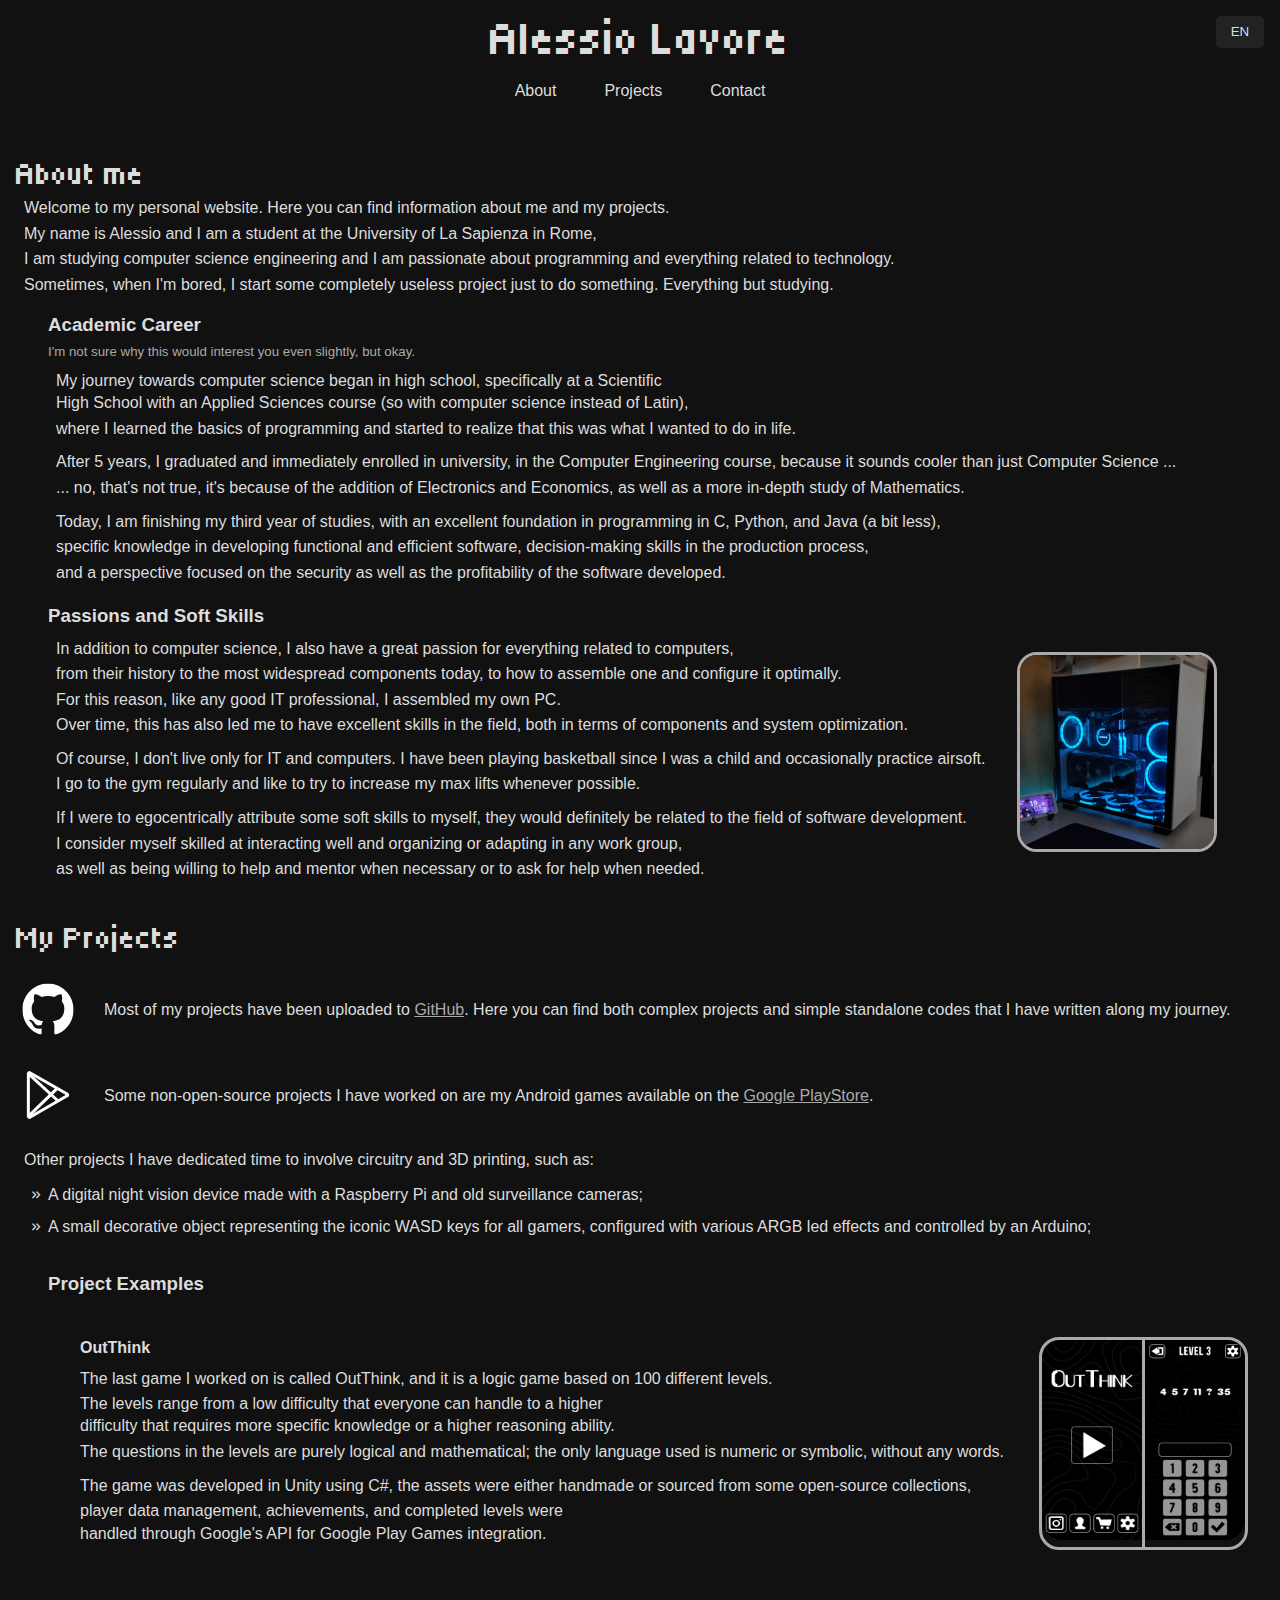
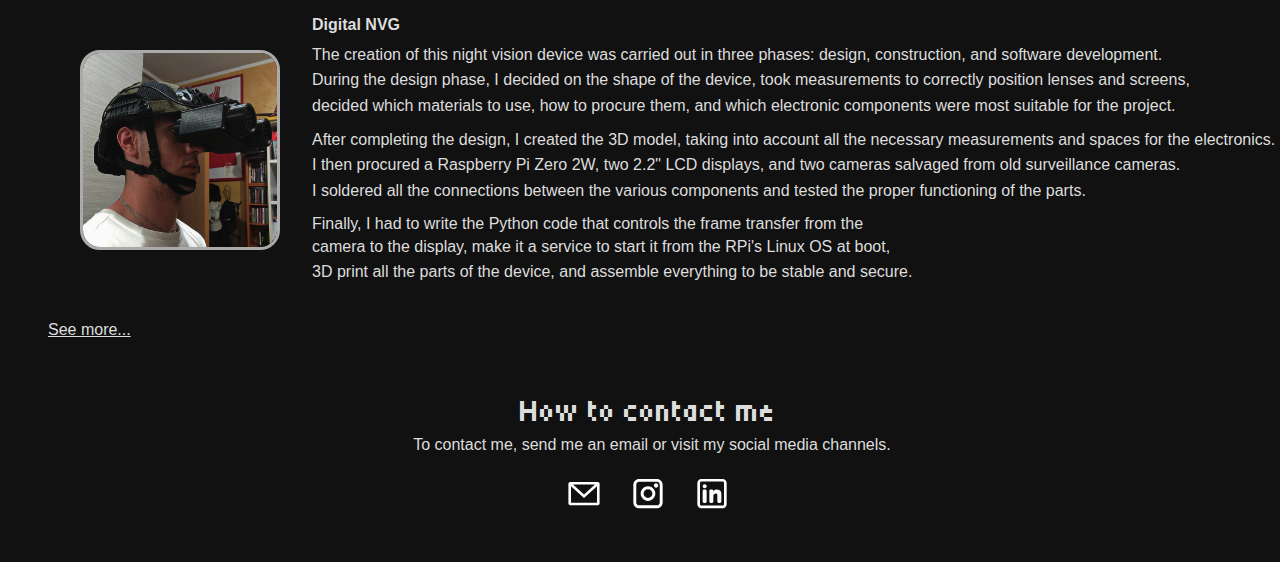
==== index.html @ 36dff164 "Update index style" ====
<!DOCTYPE html>
<html>
    <head>
        <title>Personal Website</title>
        <link rel="icon" href="\assets\img\logo.png" type="image/x-icon">
        <meta charset="UTF-8">
        <meta name="viewport" content="width=device-width, initial-scale=1.0">
        <link rel="stylesheet" type="text/css" href="style/generalStyle.css"> 
        
        <link rel="stylesheet" href="https://fonts.googleapis.com/css2?family=Material+Symbols+Outlined:opsz,wght,FILL,GRAD@20..48,100..700,0..1,-50..200" />
        
    </head>
    <body>
        <div class="bodyDiv">
            <header>
                <div class="title">
                    <h1 class="tiny5-regular">Alessio Lavore</h1>
                </div>
                <div class="LangBtnDiv">
                    <button onclick="changeLang()" class="langBtn" id="langBtn">EN</button>
                </div>
            </header>
            <nav id="navBar">
                <a id="aboutBtn">About</a>
                <a id="projectsBtn">Projects</a>
                <a id="contactBtn">Contact</a>
            </nav>
            <div id="scrollDest_about"></div>
            <div class="section about en">
                <h1 class="tiny5-regular">About me</h1>
                    <p>Welcome to my personal website. Here you can find information about me and my projects.</p>
                    <p>My name is Alessio and I am a student at the University of La Sapienza in Rome,</p>
                    <p>I am studying computer science engineering and I am passionate about programming and everything related to technology.</p>
                    <p>Sometimes, when I'm bored, I start some completely useless project just to do something. Everything but studying.</p>
                <div class="subSection">
                    <h3>Academic Career</h3>
                    <h5>I'm not sure why this would interest you even slightly, but okay.</h5>
                        <p>My journey towards computer science began in high school, specifically at a Scientific High School with an Applied Sciences course (so with computer science instead of Latin),</p>
                        <p class="brAfter">where I learned the basics of programming and started to realize that this was what I wanted to do in life.</p>
                        <p>After 5 years, I graduated and immediately enrolled in university, in the Computer Engineering course, because it sounds cooler than just Computer Science ...</p>
                        <p class="brAfter">... no, that's not true, it's because of the addition of Electronics and Economics, as well as a more in-depth study of Mathematics.</p>
                        <p>Today, I am finishing my third year of studies, with an excellent foundation in programming in C, Python, and Java (a bit less),</p>
                        <p>specific knowledge in developing functional and efficient software, decision-making skills in the production process,</p>
                        <p>and a perspective focused on the security as well as the profitability of the software developed.</p>
                    <div class="text_plus_img">
                        <div class="textDiv">
                            <h3>Passions and Soft Skills</h3>
                                <p>In addition to computer science, I also have a great passion for everything related to computers,</p>
                                <p>from their history to the most widespread components today, to how to assemble one and configure it optimally.</p>
                                <p>For this reason, like any good IT professional, I assembled my own PC.</p>
                                <p class="brAfter">Over time, this has also led me to have excellent skills in the field, both in terms of components and system optimization.</p>
                                <p>Of course, I don't live only for IT and computers. I have been playing basketball since I was a child and occasionally practice airsoft.</p>
                                <p class="brAfter">I go to the gym regularly and like to try to increase my max lifts whenever possible.</p>
                                <p>If I were to egocentrically attribute some soft skills to myself, they would definitely be related to the field of software development.</p>
                                <p>I consider myself skilled at interacting well and organizing or adapting in any work group,</p>
                                <p>as well as being willing to help and mentor when necessary or to ask for help when needed.</p>
                        </div>
                        <div class="imgDiv">
                            <img src="assets/img/pc.jpg" alt="foto del pc">
                        </div>
                    </div>
                </div>
            </div>
            <div class="section about it">
                <h1 class="tiny5-regular">About me</h1>
                    <p>Benvenuto nel mio sito personale. Qui potrai trovare informazioni su di me e sui miei progetti.</p>
                    <p>Il mio nome è Alessio e sono uno studente presso l'Università La Sapienza di Roma,</p>
                    <p>sto studiando Ingegneria informatica e sono appassionato di programmazione e di tutto ciò che riguarda la tecnologia.</p>
                    <p>Qualche volta, quando sono annoiato, inizio dei progetti completamente inutili tanto per fare qualcosa. Tutto tranne che studiare.</p>
                <div class="subSection">
                    <h3>Carriera Accademica</h3>
                    <h5>non so perchè dovrebbe interessarti anche solo minimamente ma ok.</h5>
                        <p>La mia corsa verso l'informatica inizia al liceo, in particolare ad un Liceo Scientifico con corso in Scienze Applicate (quindi con informatica invece che latino),</p>
                        <p class="brAfter">qui ho imparato le basi della programmazione e ho iniziato a capire che era ciò che volevo fare nella vita.</p>
                        <p>Dopo 5 anni mi diplomo e mi iscrito subito all'Università, al corso di Ingegneria Infromatica, perchè fa più figo di Informatica e basta ...</p>
                        <p class="brAfter">... no, non è vero, è per l'aggiunta di Elettronica ed Economia, oltre che uno studio più approfondito della Matematica.</p>
                        <p>Ad oggi sto finendo il terzo anno di studi, con sulle spalle un ottima formazione sulla programmazione in C, Python e Java (un pò meno),</p>
                        <p>conoscenza specifica nello sviluppo di un software funzionale ed efficente, capacità decisionali nel processo produttivo,</p>
                        <p>e un ottica improntata alla sicurezza oltre che alla redditività dei software sviluppati.</p>
                    <div class="text_plus_img">
                        <div class="textDiv">
                            <h3>Passioni e Soft Skills</h3>
                                <p>Oltre all'informatica ho anche una gran passione per tutto il mondo legato ai computer, </p>
                                <p>dalla loro storia, alle componenti più diffuse ad oggi, sul come se ne assembla uno e come configurarli al meglio.</p>
                                <p>Per questo come ogni buon informatico che si rispetti mi sono assemblato da solo il mio pc.</p>
                                <p class="brAfter">Questo nel tempo mi ha anche portato ad avere ottime competenze nel settore, sia a livello componentistico che nell'ottimizzazione dei sistemi.</p>
                                <p>Ovviamente non vivo solo di informatica e computer, gioco a Basket fin da quando ero piccolo e occasionalmente pratico Softair.</p>
                                <p class="brAfter">Vado in palestra regolarmente e mi piace provare ad alzare i miei massimali in ogni momento.</p>
                                <p>Se dovessi egocentricamente auto attribuirmi delle softskill esse sarebbero sicuramente legate all' ambito di sviluppo software.</p>
                                <p>Mi considero abile nel relazionarmi bene e nell'organizzarmi o adattarmi in qualsiasi gruppo di lavoro,</p>
                                <p>Oltre che disponibile ad aiutare e fare da mentore quando necessario o a chiedere aiuto quando ce n'è il bisogno. </p>
                        </div>
                        <div class="imgDiv">
                            <img src="assets/img/pc.jpg" alt="foto del pc">
                        </div>
                    </div>
                </div>
            </div>

            <div id="scrollDest_projects"></div>
            <div class="section projects en">
                <h1 class="tiny5-regular">My Projects</h1>
                <div class="GitHubSection">
                    <a class="clickable" href="https://github.com/NotRambi"><svg class="clickable" width="64px" height="64px" viewBox="0 0 20 20" version="1.1" xmlns="http://www.w3.org/2000/svg" xmlns:xlink="http://www.w3.org/1999/xlink" fill="#ffffff"><g id="SVGRepo_bgCarrier" stroke-width="0"></g><g id="SVGRepo_tracerCarrier" stroke-linecap="round" stroke-linejoin="round"></g><g id="SVGRepo_iconCarrier"> <title>github [#ffffff]</title> <desc>Created with Sketch.</desc> <defs> </defs> <g id="Page-1" stroke="none" stroke-width="1" fill="none" fill-rule="evenodd"> <g id="Dribbble-Light-Preview" transform="translate(-140.000000, -7559.000000)" fill="#ffffff"> <g id="icons" transform="translate(56.000000, 160.000000)"> <path d="M94,7399 C99.523,7399 104,7403.59 104,7409.253 C104,7413.782 101.138,7417.624 97.167,7418.981 C96.66,7419.082 96.48,7418.762 96.48,7418.489 C96.48,7418.151 96.492,7417.047 96.492,7415.675 C96.492,7414.719 96.172,7414.095 95.813,7413.777 C98.04,7413.523 100.38,7412.656 100.38,7408.718 C100.38,7407.598 99.992,7406.684 99.35,7405.966 C99.454,7405.707 99.797,7404.664 99.252,7403.252 C99.252,7403.252 98.414,7402.977 96.505,7404.303 C95.706,7404.076 94.85,7403.962 94,7403.958 C93.15,7403.962 92.295,7404.076 91.497,7404.303 C89.586,7402.977 88.746,7403.252 88.746,7403.252 C88.203,7404.664 88.546,7405.707 88.649,7405.966 C88.01,7406.684 87.619,7407.598 87.619,7408.718 C87.619,7412.646 89.954,7413.526 92.175,7413.785 C91.889,7414.041 91.63,7414.493 91.54,7415.156 C90.97,7415.418 89.522,7415.871 88.63,7414.304 C88.63,7414.304 88.101,7413.319 87.097,7413.247 C87.097,7413.247 86.122,7413.234 87.029,7413.87 C87.029,7413.87 87.684,7414.185 88.139,7415.37 C88.139,7415.37 88.726,7417.2 91.508,7416.58 C91.513,7417.437 91.522,7418.245 91.522,7418.489 C91.522,7418.76 91.338,7419.077 90.839,7418.982 C86.865,7417.627 84,7413.783 84,7409.253 C84,7403.59 88.478,7399 94,7399" id="github-[#ffffff]"> </path> </g> </g> </g> </g></svg></a>
                    <p>Most of my projects have been uploaded to <a class="clickable" href="https://github.com/NotRambi">GitHub</a>. Here you can find both complex projects and simple standalone codes that I have written along my journey.</p>
                </div>
                <div class="PlayStoreSection">
                    <a class="clickable" href="https://play.google.com/store/games"><svg class="clickable" width="64px" height="64px" viewBox="0 0 64 64" xmlns="http://www.w3.org/2000/svg" stroke-width="3" stroke="#ffffff" fill="none"><g id="SVGRepo_bgCarrier" stroke-width="0"></g><g id="SVGRepo_tracerCarrier" stroke-linecap="round" stroke-linejoin="round"></g><g id="SVGRepo_iconCarrier"><path d="M12.36,53.33V10.67a1,1,0,0,1,1.56-.91L51.11,31a1,1,0,0,1,0,1.81L13.93,54.24A1.05,1.05,0,0,1,12.36,53.33Z"></path><line x1="12.36" y1="10.67" x2="42.07" y2="38.02"></line><line x1="12.36" y1="53.33" x2="41.24" y2="25.35"></line></g></svg></a>
                    <p>Some non-open-source projects I have worked on are my Android games available on the <a class="clickable" href="https://play.google.com/store/games">Google PlayStore</a>.</p>
                </div>
                <div class="OtherSection">
                    <p>Other projects I have dedicated time to involve circuitry and 3D printing, such as:</p>
                    <ul>
                        <li><span class="material-symbols-outlined">keyboard_double_arrow_right</span>A digital night vision device made with a Raspberry Pi and old surveillance cameras;</li>
                        <li><span class="material-symbols-outlined">keyboard_double_arrow_right</span>A small decorative object representing the iconic WASD keys for all gamers, configured with various ARGB led effects and controlled by an Arduino;</li>
                    </ul>
                </div>
                <div class="subSection">
                    <h3>Project Examples</h3>
                    <div class="OutThinkSection">
                        <div class="textDiv">
                            <h4>OutThink</h4>
                            <p>The last game I worked on is called OutThink, and it is a logic game based on 100 different levels.</p>
                            <p>The levels range from a low difficulty that everyone can handle to a higher difficulty that requires more specific knowledge or a higher reasoning ability.</p>
                            <p class="brAfter">The questions in the levels are purely logical and mathematical; the only language used is numeric or symbolic, without any words.</p>
                            <p>The game was developed in Unity using C#, the assets were either handmade or sourced from some open-source collections,</p>
                            <p>player data management, achievements, and completed levels were handled through Google's API for Google Play Games integration.</p>
                        </div>
                        <div class="imgDiv2">
                            <div class="screenshotOT">
                                <div class="firstImgOT">
                                    <img src="assets/img/OT1_index.jpg" alt="screenshot of the main page of OutThink">
                                </div>
                                <img class="secondImgOT" src="assets/img/OT2_index.jpg" alt="screenshot of level 3 of the game">
                            </div>
                        </div>
                    </div>
                    <div class="text_plus_img_reverse">
                        <div class="textDiv">
                            <h4>Digital NVG</h4>
                            <p>The creation of this night vision device was carried out in three phases: design, construction, and software development.</p>
                            <p>During the design phase, I decided on the shape of the device, took measurements to correctly position lenses and screens,</p>
                            <p class="brAfter">decided which materials to use, how to procure them, and which electronic components were most suitable for the project.</p>
                            <p>After completing the design, I created the 3D model, taking into account all the necessary measurements and spaces for the electronics.</p>
                            <p>I then procured a Raspberry Pi Zero 2W, two 2.2" LCD displays, and two cameras salvaged from old surveillance cameras.</p>
                            <p class="brAfter">I soldered all the connections between the various components and tested the proper functioning of the parts.</p>
                            <p>Finally, I had to write the Python code that controls the frame transfer from the camera to the display, make it a service to start it from the RPi's Linux OS at boot,</p>
                            <p>3D print all the parts of the device, and assemble everything to be stable and secure.</p>
                        </div>
                        <div class="imgDiv3">
                            <img src="assets/img/NVG_index.jpg" alt="photo of the night vision device">
                        </div>
                    </div>
                    <div class="seemore">
                        <a href="projects.html" class="clickable">See more...</a>
                    </div>
                </div>  
            </div>
            <div class="section projects it">
                <h1 class="tiny5-regular">My Projects</h1>
                <div class="GitHubSection">
                    <a class="clickable" href="https://github.com/NotRambi"><svg class="clickable" width="64px" height="64px" viewBox="0 0 20 20" version="1.1" xmlns="http://www.w3.org/2000/svg" xmlns:xlink="http://www.w3.org/1999/xlink" fill="#ffffff"><g id="SVGRepo_bgCarrier" stroke-width="0"></g><g id="SVGRepo_tracerCarrier" stroke-linecap="round" stroke-linejoin="round"></g><g id="SVGRepo_iconCarrier"> <title>github [#ffffff]</title> <desc>Created with Sketch.</desc> <defs> </defs> <g id="Page-1" stroke="none" stroke-width="1" fill="none" fill-rule="evenodd"> <g id="Dribbble-Light-Preview" transform="translate(-140.000000, -7559.000000)" fill="#ffffff"> <g id="icons" transform="translate(56.000000, 160.000000)"> <path d="M94,7399 C99.523,7399 104,7403.59 104,7409.253 C104,7413.782 101.138,7417.624 97.167,7418.981 C96.66,7419.082 96.48,7418.762 96.48,7418.489 C96.48,7418.151 96.492,7417.047 96.492,7415.675 C96.492,7414.719 96.172,7414.095 95.813,7413.777 C98.04,7413.523 100.38,7412.656 100.38,7408.718 C100.38,7407.598 99.992,7406.684 99.35,7405.966 C99.454,7405.707 99.797,7404.664 99.252,7403.252 C99.252,7403.252 98.414,7402.977 96.505,7404.303 C95.706,7404.076 94.85,7403.962 94,7403.958 C93.15,7403.962 92.295,7404.076 91.497,7404.303 C89.586,7402.977 88.746,7403.252 88.746,7403.252 C88.203,7404.664 88.546,7405.707 88.649,7405.966 C88.01,7406.684 87.619,7407.598 87.619,7408.718 C87.619,7412.646 89.954,7413.526 92.175,7413.785 C91.889,7414.041 91.63,7414.493 91.54,7415.156 C90.97,7415.418 89.522,7415.871 88.63,7414.304 C88.63,7414.304 88.101,7413.319 87.097,7413.247 C87.097,7413.247 86.122,7413.234 87.029,7413.87 C87.029,7413.87 87.684,7414.185 88.139,7415.37 C88.139,7415.37 88.726,7417.2 91.508,7416.58 C91.513,7417.437 91.522,7418.245 91.522,7418.489 C91.522,7418.76 91.338,7419.077 90.839,7418.982 C86.865,7417.627 84,7413.783 84,7409.253 C84,7403.59 88.478,7399 94,7399" id="github-[#ffffff]"> </path> </g> </g> </g> </g></svg></a>
                    <p>La maggior parte dei miei progetti sono stati caricati su <a class="clickable" href="https://github.com/NotRambi">GitHub</a>. Qui potrete trovare sia progetti complessi che semplici codici autonomi che ho scritto durante il mio percorso.</p>
                </div>
                <div class="PlayStoreSection">
                    <a class="clickable" href="https://play.google.com/store/games"><svg class="clickable" width="64px" height="64px" viewBox="0 0 64 64" xmlns="http://www.w3.org/2000/svg" stroke-width="3" stroke="#ffffff" fill="none"><g id="SVGRepo_bgCarrier" stroke-width="0"></g><g id="SVGRepo_tracerCarrier" stroke-linecap="round" stroke-linejoin="round"></g><g id="SVGRepo_iconCarrier"><path d="M12.36,53.33V10.67a1,1,0,0,1,1.56-.91L51.11,31a1,1,0,0,1,0,1.81L13.93,54.24A1.05,1.05,0,0,1,12.36,53.33Z"></path><line x1="12.36" y1="10.67" x2="42.07" y2="38.02"></line><line x1="12.36" y1="53.33" x2="41.24" y2="25.35"></line></g></svg></a>
                    <p>Alcuni progetti non opensource a cui ho lavorato sono i miei videogiochi per Android disponibili sul <a class="clickable" href="https://play.google.com/store/games">Google PlayStore</a>.</p>
                </div>
                <div class="OtherSection">
                    <p>Altri progetti a cui ho dedicato tempo riguardano invece la circuiteria e la stampa 3d, come ad esempio:</p>
                    <ul>
                        <li><span class="material-symbols-outlined">keyboard_double_arrow_right</span>Un visore notturno digitale realizzato con Raspberry Pi e vecchie videocamera di sorveglianza;</li>
                        <li><span class="material-symbols-outlined">keyboard_double_arrow_right</span>Un piccolo soprammobile rappresentante i tasti WASD iconici per tutti i gamer, configurato con diversi effetti led ARGB, e gestito da Arduino;</li>
                    </ul>
                </div>
                <div class="subSection">
                    <h3>Esempi di Progetti </h3>
                    <div class="OutThinkSection">
                        <div class="textDiv">
                            <h4>OutThink</h4>
                                <p>L' ultimo gioco a cui ho lavorato si chiama OutThink ed è un gioco di logica basato su 100 livelli differenti.</p>
                                <p>I livelli vanno da una difficoltà bassa affrontabile da tutti, ad una più elevata che richiede conoscenze un pò più specifiche o una capacità di ragionamento più alta.</p>
                                <p class="brAfter">I quesiti dei livelli sono puramente logici e matematici, l'unico linguaggio usato è quello numerico o simbolico, senza l'uso di parole.</p>
                                <p>Il gioco è stato sviluppato su Unity in C#, gli assets sono stati realizzati a mano o sono state utilizzate alcune raccolte opensource,</p>
                                <p>la gestione dei dati dei giocatori, dei traguardi e dei livelli superati è stata effettuata tramite le API di google per l'integrazione di Google Play Games.</p>
                        </div>
                        <div class="imgDiv2">
                            <div class="screenshotOT">
                                <div class="firstImgOT">
                                    <img src="assets/img/OT1_index.jpg" alt="screenshot della pagina principale di OutThink">
                                </div>
                                <img class="secondImgOT" src="assets/img/OT2_index.jpg" alt="screenshot del livello 3 del gioco">
                            </div>
                        </div>
                    </div>
                    <div class="text_plus_img_reverse">
                        <div class="textDiv">
                            <h4>NVG Digitale</h4>
                                <p>La creazione di questo visore notturno è stata realizzata in tre fasi: progettazione, costruzione e sviluppo del software.</p>
                                <p>Durante progettazione ho deciso la forma da dare al visore, ho preso le misure per posizionare correttamente lenti e schermi,</p>
                                <p class="brAfter">ho deciso quali materiali usare, come procurarmeli e quali prodotti elettronici erano i più adatti per il progetto.</p>
                                <p>Finita la progettazione ho realizzato il modello 3d tenendo conto di tutte le misure e gli spazi necessari per collogare l'elettronica.</p>
                                <p>Mi sono poi quindi procurato un Raspberry Pi Zero 2W, due display LCD da 2.2" e due camere recuperate da vecchie videocamere di sorveglianza.</p>
                                <p class="brAfter">Ho saldato tutti i collegamenti tra le varie componenti ed ho tesato il corretto funzionamento delle parti.</p>
                                <p>Infine ho dovuto scrivere il codice Python che controlla il passaggio dei frame dalla camera al display, renderlo un servizio per farlo avviare dal SO Linux del Rpi all'accensione,</p>
                                <p>stampare in 3d tutte le parti del visore e montare il tutto in modo che sia stabile e sicuro.</p>
                        </div>
                        <div class="imgDiv3">
                            <img src="assets/img/NVG_index.jpg" alt="foto del visore notturno">
                        </div>
                    </div>
                    <div class="seemore">
                        <a href="projects.html" class="clickable">Vedi di più...</a>
                    </div>
                </div>
            </div>

            <div id="scrollDest_contact"></div>
            <div class="section contact en">
                <h1 class="tiny5-regular">How to contact me</h1>
                <p>To contact me, send me an email or visit my social media channels.</p>
                <div class="contactBtn">
                    <a class="clickable" href="mailto:lavogames.business@gmail.com"><svg class="clickable mailBtn" width="64px" height="64px" viewBox="0 0 24.00 24.00" fill="none" xmlns="http://www.w3.org/2000/svg" stroke="#ffffff" stroke-width="0.00024000000000000003"><g id="SVGRepo_bgCarrier" stroke-width="0"></g><g id="SVGRepo_tracerCarrier" stroke-linecap="round" stroke-linejoin="round" stroke="#CCCCCC" stroke-width="0.144"></g><g id="SVGRepo_iconCarrier"> <path fill-rule="evenodd" clip-rule="evenodd" d="M3.75 5.25L3 6V18L3.75 18.75H20.25L21 18V6L20.25 5.25H3.75ZM4.5 7.6955V17.25H19.5V7.69525L11.9999 14.5136L4.5 7.6955ZM18.3099 6.75H5.68986L11.9999 12.4864L18.3099 6.75Z" fill="#ffffff"></path> </g></svg></a>
                    <a class="clickable" href="https://www.instagram.com/_lavoree_/"><svg class="clickable instaBtn" width="64px" height="64px" viewBox="0 0 24 24" fill="none" xmlns="http://www.w3.org/2000/svg"><g id="SVGRepo_bgCarrier" stroke-width="0"></g><g id="SVGRepo_tracerCarrier" stroke-linecap="round" stroke-linejoin="round"></g><g id="SVGRepo_iconCarrier"> <path fill-rule="evenodd" clip-rule="evenodd" d="M2 6C2 3.79086 3.79086 2 6 2H18C20.2091 2 22 3.79086 22 6V18C22 20.2091 20.2091 22 18 22H6C3.79086 22 2 20.2091 2 18V6ZM6 4C4.89543 4 4 4.89543 4 6V18C4 19.1046 4.89543 20 6 20H18C19.1046 20 20 19.1046 20 18V6C20 4.89543 19.1046 4 18 4H6ZM12 9C10.3431 9 9 10.3431 9 12C9 13.6569 10.3431 15 12 15C13.6569 15 15 13.6569 15 12C15 10.3431 13.6569 9 12 9ZM7 12C7 9.23858 9.23858 7 12 7C14.7614 7 17 9.23858 17 12C17 14.7614 14.7614 17 12 17C9.23858 17 7 14.7614 7 12ZM17.5 8C18.3284 8 19 7.32843 19 6.5C19 5.67157 18.3284 5 17.5 5C16.6716 5 16 5.67157 16 6.5C16 7.32843 16.6716 8 17.5 8Z" fill="#ffffff"></path> </g></svg></a>
                    <a class="clickable" href="https://www.linkedin.com/in/alessio-lavore-822798297?utm_source=share&utm_campaign=share_via&utm_content=profile&utm_medium=android_app"><svg class="clickable linkedinBtn" width="64px" height="64px" viewBox="0 0 24 24" fill="none" xmlns="http://www.w3.org/2000/svg"><g id="SVGRepo_bgCarrier" stroke-width="0"></g><g id="SVGRepo_tracerCarrier" stroke-linecap="round" stroke-linejoin="round"></g><g id="SVGRepo_iconCarrier"> <path d="M6.5 8C7.32843 8 8 7.32843 8 6.5C8 5.67157 7.32843 5 6.5 5C5.67157 5 5 5.67157 5 6.5C5 7.32843 5.67157 8 6.5 8Z" fill="#ffffff"></path> <path d="M5 10C5 9.44772 5.44772 9 6 9H7C7.55228 9 8 9.44771 8 10V18C8 18.5523 7.55228 19 7 19H6C5.44772 19 5 18.5523 5 18V10Z" fill="#ffffff"></path> <path d="M11 19H12C12.5523 19 13 18.5523 13 18V13.5C13 12 16 11 16 13V18.0004C16 18.5527 16.4477 19 17 19H18C18.5523 19 19 18.5523 19 18V12C19 10 17.5 9 15.5 9C13.5 9 13 10.5 13 10.5V10C13 9.44771 12.5523 9 12 9H11C10.4477 9 10 9.44772 10 10V18C10 18.5523 10.4477 19 11 19Z" fill="#ffffff"></path> <path fill-rule="evenodd" clip-rule="evenodd" d="M20 1C21.6569 1 23 2.34315 23 4V20C23 21.6569 21.6569 23 20 23H4C2.34315 23 1 21.6569 1 20V4C1 2.34315 2.34315 1 4 1H20ZM20 3C20.5523 3 21 3.44772 21 4V20C21 20.5523 20.5523 21 20 21H4C3.44772 21 3 20.5523 3 20V4C3 3.44772 3.44772 3 4 3H20Z" fill="#ffffff"></path> </g></svg></a>
                </div>

            </div>
            <div class="section contact it">
                <h1 class="tiny5-regular">How to contact me</h1>
                <p>Per contattarmi inviami una mail o passa per i miei canali social.</p>
                <div class="contactBtn">
                    <a class="clickable" href="mailto:lavogames.business@gmail.com"><svg class="clickable mailBtn" width="64px" height="64px" viewBox="0 0 24.00 24.00" fill="none" xmlns="http://www.w3.org/2000/svg" stroke="#ffffff" stroke-width="0.00024000000000000003"><g id="SVGRepo_bgCarrier" stroke-width="0"></g><g id="SVGRepo_tracerCarrier" stroke-linecap="round" stroke-linejoin="round" stroke="#CCCCCC" stroke-width="0.144"></g><g id="SVGRepo_iconCarrier"> <path fill-rule="evenodd" clip-rule="evenodd" d="M3.75 5.25L3 6V18L3.75 18.75H20.25L21 18V6L20.25 5.25H3.75ZM4.5 7.6955V17.25H19.5V7.69525L11.9999 14.5136L4.5 7.6955ZM18.3099 6.75H5.68986L11.9999 12.4864L18.3099 6.75Z" fill="#ffffff"></path> </g></svg></a>
                    <a class="clickable" href="https://www.instagram.com/_lavoree_/"><svg class="clickable instaBtn" width="64px" height="64px" viewBox="0 0 24 24" fill="none" xmlns="http://www.w3.org/2000/svg"><g id="SVGRepo_bgCarrier" stroke-width="0"></g><g id="SVGRepo_tracerCarrier" stroke-linecap="round" stroke-linejoin="round"></g><g id="SVGRepo_iconCarrier"> <path fill-rule="evenodd" clip-rule="evenodd" d="M2 6C2 3.79086 3.79086 2 6 2H18C20.2091 2 22 3.79086 22 6V18C22 20.2091 20.2091 22 18 22H6C3.79086 22 2 20.2091 2 18V6ZM6 4C4.89543 4 4 4.89543 4 6V18C4 19.1046 4.89543 20 6 20H18C19.1046 20 20 19.1046 20 18V6C20 4.89543 19.1046 4 18 4H6ZM12 9C10.3431 9 9 10.3431 9 12C9 13.6569 10.3431 15 12 15C13.6569 15 15 13.6569 15 12C15 10.3431 13.6569 9 12 9ZM7 12C7 9.23858 9.23858 7 12 7C14.7614 7 17 9.23858 17 12C17 14.7614 14.7614 17 12 17C9.23858 17 7 14.7614 7 12ZM17.5 8C18.3284 8 19 7.32843 19 6.5C19 5.67157 18.3284 5 17.5 5C16.6716 5 16 5.67157 16 6.5C16 7.32843 16.6716 8 17.5 8Z" fill="#ffffff"></path> </g></svg></a>
                    <a class="clickable" href="https://www.linkedin.com/in/alessio-lavore-822798297?utm_source=share&utm_campaign=share_via&utm_content=profile&utm_medium=android_app"><svg class="clickable linkedinBtn" width="64px" height="64px" viewBox="0 0 24 24" fill="none" xmlns="http://www.w3.org/2000/svg"><g id="SVGRepo_bgCarrier" stroke-width="0"></g><g id="SVGRepo_tracerCarrier" stroke-linecap="round" stroke-linejoin="round"></g><g id="SVGRepo_iconCarrier"> <path d="M6.5 8C7.32843 8 8 7.32843 8 6.5C8 5.67157 7.32843 5 6.5 5C5.67157 5 5 5.67157 5 6.5C5 7.32843 5.67157 8 6.5 8Z" fill="#ffffff"></path> <path d="M5 10C5 9.44772 5.44772 9 6 9H7C7.55228 9 8 9.44771 8 10V18C8 18.5523 7.55228 19 7 19H6C5.44772 19 5 18.5523 5 18V10Z" fill="#ffffff"></path> <path d="M11 19H12C12.5523 19 13 18.5523 13 18V13.5C13 12 16 11 16 13V18.0004C16 18.5527 16.4477 19 17 19H18C18.5523 19 19 18.5523 19 18V12C19 10 17.5 9 15.5 9C13.5 9 13 10.5 13 10.5V10C13 9.44771 12.5523 9 12 9H11C10.4477 9 10 9.44772 10 10V18C10 18.5523 10.4477 19 11 19Z" fill="#ffffff"></path> <path fill-rule="evenodd" clip-rule="evenodd" d="M20 1C21.6569 1 23 2.34315 23 4V20C23 21.6569 21.6569 23 20 23H4C2.34315 23 1 21.6569 1 20V4C1 2.34315 2.34315 1 4 1H20ZM20 3C20.5523 3 21 3.44772 21 4V20C21 20.5523 20.5523 21 20 21H4C3.44772 21 3 20.5523 3 20V4C3 3.44772 3.44772 3 4 3H20Z" fill="#ffffff"></path> </g></svg></a>
                </div>
                
            </div>
        </div>
    </body>
    <script src="script/LangScript.js"></script>
    <script src="script/indexScript.js"></script>
</html>
---- style/generalStyle.css ----
/* Google Fonts */
@import url('https://fonts.googleapis.com/css2?family=Tiny5&display=swap');

*{
    margin: 0;
    padding: 0;
    box-sizing: border-box;
    color: #ddd;
    cursor: default;
    /* cambia lo spazio verticale tra due righe dello stesso testo */
    line-height: 1.4;
}
.tiny5-regular {
    font-family: "Tiny5", sans-serif;
    font-weight: 400;
    font-style: normal;
}  
.material-symbols-outlined {
    font-variation-settings:
    'FILL' 0,
    'wght' 400,
    'GRAD' 0,
    'opsz' 24
}
body{
    font-family: "Ubuntu", sans-serif;
    font-weight: 400;
    font-style: normal;
    background-color: #111;
    text-wrap: balance;
    display: flex;
    justify-content: center;
}
.bodyDiv{
    position: relative;
    width: 1400px;
    border-left-width: 2px;
    border-left-style:solid;
    border-right-width: 2px;
    border-right-style:solid;
    border-image: linear-gradient(to bottom, #111, #aaa, #111) 1; 
}
.clickable{
    cursor: pointer;
}

/* header */
header{
    display: flex;
    justify-content: center;
    align-items: center;
    padding: 1rem 0;
    margin-top: 1rem;
    margin-bottom: 1rem;
}
.title{
    position: absolute;
    text-align: center;
    width: 100%;
    margin-top: 1rem;
}
.title h1{
    font-size: 3rem;
}
.LangBtnDiv{
    position: absolute;
    width: 100%;
    z-index: 1;
    text-align: right;
}
.LangBtnDiv button{
    cursor: pointer;
    background-color: #222;
    border: none;
    height: 2rem;
    width: 3rem;
    border-radius: 5px;
    margin-right: 1rem;
}
.LangBtnDiv button:hover{
    background-color: #333;
}

/* nav */
nav{
    display: flex;
    flex-direction: row;
    gap : 3rem;
    justify-content: center;
    align-items: center;
    padding: 1rem 0;
}
nav a{
    cursor: pointer;
    text-decoration: none;
    font-size: 1rem;
    margin-bottom: 1rem;
}
nav a::after{
    content: "";
    display: block;
    width: 100%;
    height: 2px;
    background: #ddd;
    transition: transform 0.2s ease-in-out;
    transform: scale(0);
}
nav a:hover::after{
    transform: scale(1);
}

/* sezioni pagina */
.section{
    display: flex;
    flex-direction: column;
    padding: 1rem 0;
    margin-left: 1rem;
}
.section h3{
    margin-top: 1rem;
    margin-bottom: 0.5rem;
}
.section h4{
    margin-top: 2rem;
    margin-bottom: 0.5rem;
}
.section h5{
    font-weight: lighter;
    color: #aaa;
    margin-top: -0.2rem;
    margin-bottom: 0.5rem;
}
.section p{
    margin-bottom: 0.2rem;
    margin-left: 0.5rem;
}
.section ul{
    list-style-type: none;
    padding: 0.5rem 0;
}
.section ul li{
    margin-left: 0.5rem;
    margin-bottom: 0.5rem;
    display: flex;
    align-items: center;
}
.section ul li span{
    scale: 0.6;
}
.subSection{
    margin-left: 2rem;
}
.brAfter{
    padding-bottom: 0.5rem;
}
.GitHubSection,
.PlayStoreSection{
    display: flex;
    flex-direction: row;
    gap: 1rem;
    align-items: center;
    margin-bottom: 1rem;
    margin-top: 1rem;
}
.GitHubSection svg{
    scale: 0.8;
}
.GitHubSection a,
.PlayStoreSection a{
    color: #aaa;
}
.contact{
    text-align: center;
    padding: 2rem 0;
}
.contactBtn{
    display: flex;
    align-items: center;
    justify-content: center;
    color:#ddd;
}
.contactBtn a{
    margin:0;
    padding: 0;
    scale: 0.5;
}
.mailBtn{
    scale: 1.3;
}
.instaBtn{
    scale: 1.1;
}
.text_plus_img{
    width: 100%;
    display: flex;
    gap: 2rem;
}
.text_plus_img_reverse{
    width: 100%;
    display: flex;
    gap: 2rem;
    flex-direction: row-reverse;
}
.text_plus_img_reverse p {
    margin-left: 0;
}
.imgDiv{
    display: flex;
    justify-content: center;
    align-items: center;
    margin-right: 2rem;
}
.imgDiv img{
    border: #aaa 3px solid;
    border-radius: 10%;
    height: 200px;
    width: 200px;
    margin-top: 2rem;
}
.OutThinkSection{
    width: 100%;
    display: flex;
    gap: 2rem;
    margin-left: 2rem;
    margin-bottom: 2rem;
}
.OutThinkSection p{
    margin-left: 0;
}
.imgDiv2{
    display: flex;
    justify-content: center;
    align-items: center;
    margin-right: 4rem;
    margin-top: 2rem;
}
.imgDiv2 img{
    height: 200px;
    width: 100px;
}
.screenshotOT{
    display: flex;
    border: #aaa 3px solid;
    border-radius: 20px;
}
.firstImgOT{
    border-right: #aaa 3px solid;
}
.firstImgOT img{
    border-top-left-radius: 20px;
    border-bottom-left-radius: 20px;
}
.secondImgOT{
    border-top-right-radius: 20px;
    border-bottom-right-radius: 20px;
}
.imgDiv3{
    display: flex;
    justify-content: center;
    align-items: center;
    margin-left: 2rem;
}
.imgDiv3 img{
    border: #aaa 3px solid;
    border-radius: 10%;
    height: 200px;
    width: 200px;
    margin-top: 2rem;
}
.seemore{
    margin-top: 2rem;
}

/* gestione responsive */
@media screen and (max-width: 1400px){
    .bodyDiv{
        width: 100%;
        border: none;
    }
}

@media screen and (max-width: 800px){
    .text_plus_img{
        flex-direction: column;
    }
    .imgDiv{
        margin-right: 0;
    }
    .imgDiv img{
        margin-top: 0;
    }

    .OutThinkSection{
        flex-direction: column;
        margin-left: 0;
    }
    .imgDiv2{
        margin-right: 0;
        margin-top: 0;
    }

    .text_plus_img_reverse{
        flex-direction: column;
    }
    .imgDiv3{
        margin-left: 0;
    }
    .imgDiv3 img{
        margin-top: 0;
    }
}

@media screen and (max-width: 500px){
    body{
        font-size: 90%;
    }
    .title{
        text-align: left;
        margin-left: 2rem;
    }
    nav{
        justify-content: left;
        margin-left: 2rem;
    }
    .contact{
        text-align: left;
    }
}

@media screen and (max-width: 380px){
    body{
        font-size: 90%;
    }
    .title{
        text-align: left;
        margin-left: 2rem;
    }
    .title h1{
        font-size: 2.6rem;
    }
    nav{
        justify-content: left;
        margin-left: 2rem;
    }
    nav a{
        font-size: 0.8rem;
    }
    .contact{
        text-align: left;
    }
}
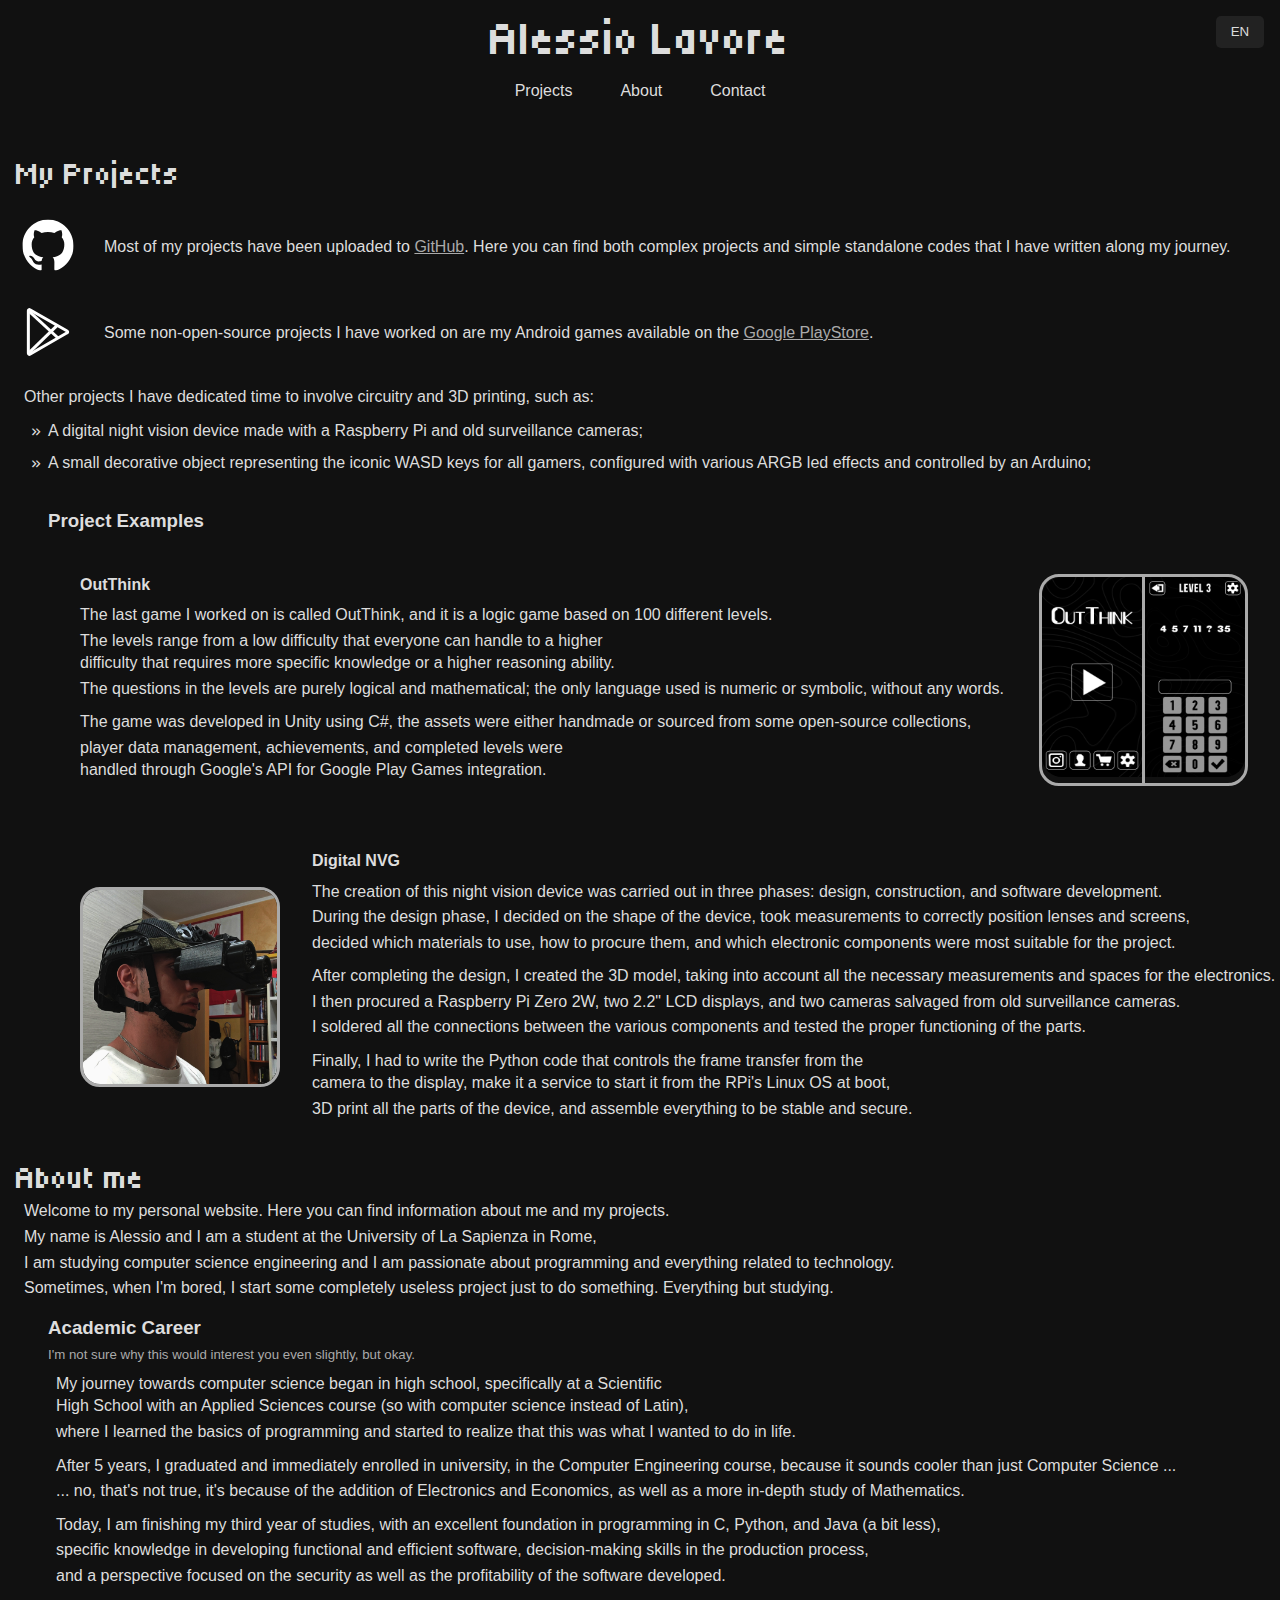
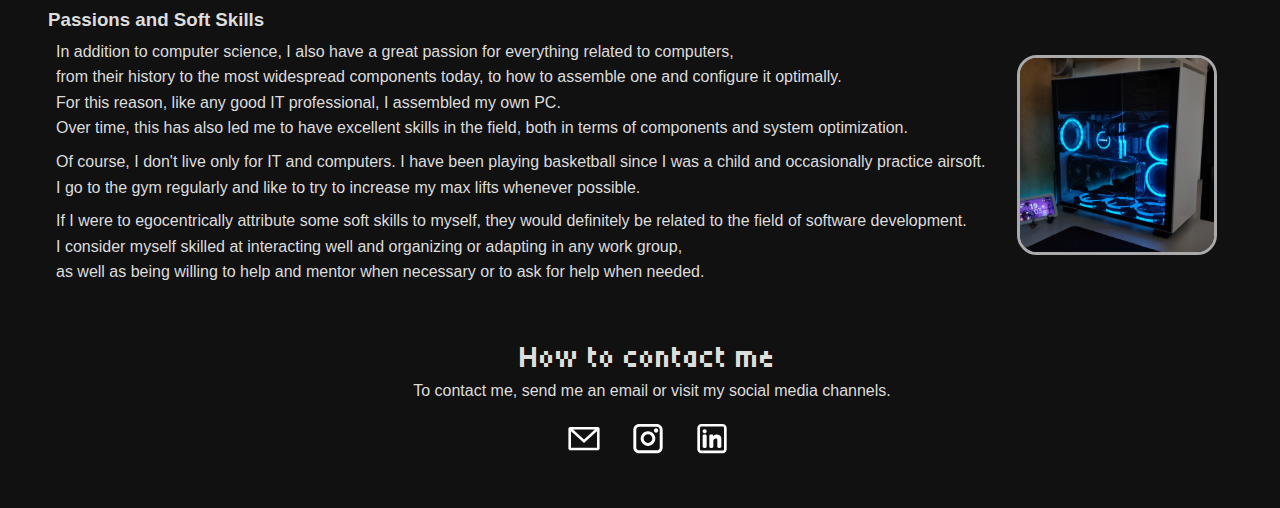
==== commit bd821a7c: "update Index" ====
--- a/index.html
+++ b/index.html
@@ -21,10 +21,133 @@
                 </div>
             </header>
             <nav id="navBar">
+                <a id="projectsBtn">Projects</a>
                 <a id="aboutBtn">About</a>
-                <a id="projectsBtn">Projects</a>
                 <a id="contactBtn">Contact</a>
             </nav>
+
+            <div id="scrollDest_projects"></div>
+            <div class="section projects en">
+                <h1 class="tiny5-regular">My Projects</h1>
+                <div class="GitHubSection">
+                    <a class="clickable" href="https://github.com/NotRambi"><svg class="clickable" width="64px" height="64px" viewBox="0 0 20 20" version="1.1" xmlns="http://www.w3.org/2000/svg" xmlns:xlink="http://www.w3.org/1999/xlink" fill="#ffffff"><g id="SVGRepo_bgCarrier" stroke-width="0"></g><g id="SVGRepo_tracerCarrier" stroke-linecap="round" stroke-linejoin="round"></g><g id="SVGRepo_iconCarrier"> <title>github [#ffffff]</title> <desc>Created with Sketch.</desc> <defs> </defs> <g id="Page-1" stroke="none" stroke-width="1" fill="none" fill-rule="evenodd"> <g id="Dribbble-Light-Preview" transform="translate(-140.000000, -7559.000000)" fill="#ffffff"> <g id="icons" transform="translate(56.000000, 160.000000)"> <path d="M94,7399 C99.523,7399 104,7403.59 104,7409.253 C104,7413.782 101.138,7417.624 97.167,7418.981 C96.66,7419.082 96.48,7418.762 96.48,7418.489 C96.48,7418.151 96.492,7417.047 96.492,7415.675 C96.492,7414.719 96.172,7414.095 95.813,7413.777 C98.04,7413.523 100.38,7412.656 100.38,7408.718 C100.38,7407.598 99.992,7406.684 99.35,7405.966 C99.454,7405.707 99.797,7404.664 99.252,7403.252 C99.252,7403.252 98.414,7402.977 96.505,7404.303 C95.706,7404.076 94.85,7403.962 94,7403.958 C93.15,7403.962 92.295,7404.076 91.497,7404.303 C89.586,7402.977 88.746,7403.252 88.746,7403.252 C88.203,7404.664 88.546,7405.707 88.649,7405.966 C88.01,7406.684 87.619,7407.598 87.619,7408.718 C87.619,7412.646 89.954,7413.526 92.175,7413.785 C91.889,7414.041 91.63,7414.493 91.54,7415.156 C90.97,7415.418 89.522,7415.871 88.63,7414.304 C88.63,7414.304 88.101,7413.319 87.097,7413.247 C87.097,7413.247 86.122,7413.234 87.029,7413.87 C87.029,7413.87 87.684,7414.185 88.139,7415.37 C88.139,7415.37 88.726,7417.2 91.508,7416.58 C91.513,7417.437 91.522,7418.245 91.522,7418.489 C91.522,7418.76 91.338,7419.077 90.839,7418.982 C86.865,7417.627 84,7413.783 84,7409.253 C84,7403.59 88.478,7399 94,7399" id="github-[#ffffff]"> </path> </g> </g> </g> </g></svg></a>
+                    <p>Most of my projects have been uploaded to <a class="clickable" href="https://github.com/NotRambi">GitHub</a>. Here you can find both complex projects and simple standalone codes that I have written along my journey.</p>
+                </div>
+                <div class="PlayStoreSection">
+                    <a class="clickable" href="https://play.google.com/store/games"><svg class="clickable" width="64px" height="64px" viewBox="0 0 64 64" xmlns="http://www.w3.org/2000/svg" stroke-width="3" stroke="#ffffff" fill="none"><g id="SVGRepo_bgCarrier" stroke-width="0"></g><g id="SVGRepo_tracerCarrier" stroke-linecap="round" stroke-linejoin="round"></g><g id="SVGRepo_iconCarrier"><path d="M12.36,53.33V10.67a1,1,0,0,1,1.56-.91L51.11,31a1,1,0,0,1,0,1.81L13.93,54.24A1.05,1.05,0,0,1,12.36,53.33Z"></path><line x1="12.36" y1="10.67" x2="42.07" y2="38.02"></line><line x1="12.36" y1="53.33" x2="41.24" y2="25.35"></line></g></svg></a>
+                    <p>Some non-open-source projects I have worked on are my Android games available on the <a class="clickable" href="https://play.google.com/store/games">Google PlayStore</a>.</p>
+                </div>
+                <div class="OtherSection">
+                    <p>Other projects I have dedicated time to involve circuitry and 3D printing, such as:</p>
+                    <ul>
+                        <li><span class="material-symbols-outlined">keyboard_double_arrow_right</span>A digital night vision device made with a Raspberry Pi and old surveillance cameras;</li>
+                        <li><span class="material-symbols-outlined">keyboard_double_arrow_right</span>A small decorative object representing the iconic WASD keys for all gamers, configured with various ARGB led effects and controlled by an Arduino;</li>
+                    </ul>
+                </div>
+                <div class="subSection">
+                    <h3>Project Examples</h3>
+                    <div class="OutThinkSection">
+                        <div class="textDiv">
+                            <h4>OutThink</h4>
+                            <p>The last game I worked on is called OutThink, and it is a logic game based on 100 different levels.</p>
+                            <p>The levels range from a low difficulty that everyone can handle to a higher difficulty that requires more specific knowledge or a higher reasoning ability.</p>
+                            <p class="brAfter">The questions in the levels are purely logical and mathematical; the only language used is numeric or symbolic, without any words.</p>
+                            <p>The game was developed in Unity using C#, the assets were either handmade or sourced from some open-source collections,</p>
+                            <p>player data management, achievements, and completed levels were handled through Google's API for Google Play Games integration.</p>
+                        </div>
+                        <div class="imgDiv2">
+                            <div class="screenshotOT">
+                                <div class="firstImgOT">
+                                    <img src="assets/img/OT1_index.jpg" alt="screenshot of the main page of OutThink">
+                                </div>
+                                <img class="secondImgOT" src="assets/img/OT2_index.jpg" alt="screenshot of level 3 of the game">
+                            </div>
+                        </div>
+                    </div>
+                    <div class="text_plus_img_reverse">
+                        <div class="textDiv">
+                            <h4>Digital NVG</h4>
+                            <p>The creation of this night vision device was carried out in three phases: design, construction, and software development.</p>
+                            <p>During the design phase, I decided on the shape of the device, took measurements to correctly position lenses and screens,</p>
+                            <p class="brAfter">decided which materials to use, how to procure them, and which electronic components were most suitable for the project.</p>
+                            <p>After completing the design, I created the 3D model, taking into account all the necessary measurements and spaces for the electronics.</p>
+                            <p>I then procured a Raspberry Pi Zero 2W, two 2.2" LCD displays, and two cameras salvaged from old surveillance cameras.</p>
+                            <p class="brAfter">I soldered all the connections between the various components and tested the proper functioning of the parts.</p>
+                            <p>Finally, I had to write the Python code that controls the frame transfer from the camera to the display, make it a service to start it from the RPi's Linux OS at boot,</p>
+                            <p>3D print all the parts of the device, and assemble everything to be stable and secure.</p>
+                        </div>
+                        <div class="imgDiv3">
+                            <img src="assets/img/NVG_index.jpg" alt="photo of the night vision device">
+                        </div>
+                    </div>
+                    <!--
+                    <div class="seemore">
+                        <a href="projects.html" class="clickable">See more...</a>
+                    </div>
+                    -->
+                </div>  
+            </div>
+            <div class="section projects it">
+                <h1 class="tiny5-regular">My Projects</h1>
+                <div class="GitHubSection">
+                    <a class="clickable" href="https://github.com/NotRambi"><svg class="clickable" width="64px" height="64px" viewBox="0 0 20 20" version="1.1" xmlns="http://www.w3.org/2000/svg" xmlns:xlink="http://www.w3.org/1999/xlink" fill="#ffffff"><g id="SVGRepo_bgCarrier" stroke-width="0"></g><g id="SVGRepo_tracerCarrier" stroke-linecap="round" stroke-linejoin="round"></g><g id="SVGRepo_iconCarrier"> <title>github [#ffffff]</title> <desc>Created with Sketch.</desc> <defs> </defs> <g id="Page-1" stroke="none" stroke-width="1" fill="none" fill-rule="evenodd"> <g id="Dribbble-Light-Preview" transform="translate(-140.000000, -7559.000000)" fill="#ffffff"> <g id="icons" transform="translate(56.000000, 160.000000)"> <path d="M94,7399 C99.523,7399 104,7403.59 104,7409.253 C104,7413.782 101.138,7417.624 97.167,7418.981 C96.66,7419.082 96.48,7418.762 96.48,7418.489 C96.48,7418.151 96.492,7417.047 96.492,7415.675 C96.492,7414.719 96.172,7414.095 95.813,7413.777 C98.04,7413.523 100.38,7412.656 100.38,7408.718 C100.38,7407.598 99.992,7406.684 99.35,7405.966 C99.454,7405.707 99.797,7404.664 99.252,7403.252 C99.252,7403.252 98.414,7402.977 96.505,7404.303 C95.706,7404.076 94.85,7403.962 94,7403.958 C93.15,7403.962 92.295,7404.076 91.497,7404.303 C89.586,7402.977 88.746,7403.252 88.746,7403.252 C88.203,7404.664 88.546,7405.707 88.649,7405.966 C88.01,7406.684 87.619,7407.598 87.619,7408.718 C87.619,7412.646 89.954,7413.526 92.175,7413.785 C91.889,7414.041 91.63,7414.493 91.54,7415.156 C90.97,7415.418 89.522,7415.871 88.63,7414.304 C88.63,7414.304 88.101,7413.319 87.097,7413.247 C87.097,7413.247 86.122,7413.234 87.029,7413.87 C87.029,7413.87 87.684,7414.185 88.139,7415.37 C88.139,7415.37 88.726,7417.2 91.508,7416.58 C91.513,7417.437 91.522,7418.245 91.522,7418.489 C91.522,7418.76 91.338,7419.077 90.839,7418.982 C86.865,7417.627 84,7413.783 84,7409.253 C84,7403.59 88.478,7399 94,7399" id="github-[#ffffff]"> </path> </g> </g> </g> </g></svg></a>
+                    <p>La maggior parte dei miei progetti sono stati caricati su <a class="clickable" href="https://github.com/NotRambi">GitHub</a>. Qui potrete trovare sia progetti complessi che semplici codici autonomi che ho scritto durante il mio percorso.</p>
+                </div>
+                <div class="PlayStoreSection">
+                    <a class="clickable" href="https://play.google.com/store/games"><svg class="clickable" width="64px" height="64px" viewBox="0 0 64 64" xmlns="http://www.w3.org/2000/svg" stroke-width="3" stroke="#ffffff" fill="none"><g id="SVGRepo_bgCarrier" stroke-width="0"></g><g id="SVGRepo_tracerCarrier" stroke-linecap="round" stroke-linejoin="round"></g><g id="SVGRepo_iconCarrier"><path d="M12.36,53.33V10.67a1,1,0,0,1,1.56-.91L51.11,31a1,1,0,0,1,0,1.81L13.93,54.24A1.05,1.05,0,0,1,12.36,53.33Z"></path><line x1="12.36" y1="10.67" x2="42.07" y2="38.02"></line><line x1="12.36" y1="53.33" x2="41.24" y2="25.35"></line></g></svg></a>
+                    <p>Alcuni progetti non opensource a cui ho lavorato sono i miei videogiochi per Android disponibili sul <a class="clickable" href="https://play.google.com/store/games">Google PlayStore</a>.</p>
+                </div>
+                <div class="OtherSection">
+                    <p>Altri progetti a cui ho dedicato tempo riguardano invece la circuiteria e la stampa 3d, come ad esempio:</p>
+                    <ul>
+                        <li><span class="material-symbols-outlined">keyboard_double_arrow_right</span>Un visore notturno digitale realizzato con Raspberry Pi e vecchie videocamere di sorveglianza;</li>
+                        <li><span class="material-symbols-outlined">keyboard_double_arrow_right</span>Un piccolo soprammobile rappresentante i tasti WASD iconici per tutti i gamer, configurato con diversi effetti led ARGB, e gestito da Arduino;</li>
+                    </ul>
+                </div>
+                <div class="subSection">
+                    <h3>Esempi di Progetti </h3>
+                    <div class="OutThinkSection">
+                        <div class="textDiv">
+                            <h4>OutThink</h4>
+                                <p>L' ultimo gioco a cui ho lavorato si chiama OutThink ed è un gioco di logica basato su 100 livelli differenti.</p>
+                                <p>I livelli vanno da una difficoltà bassa affrontabile da tutti, ad una più elevata che richiede conoscenze un pò più specifiche o una capacità di ragionamento più alta.</p>
+                                <p class="brAfter">I quesiti dei livelli sono puramente logici e matematici, l'unico linguaggio usato è quello numerico o simbolico, senza l'uso di parole.</p>
+                                <p>Il gioco è stato sviluppato su Unity in C#, gli assets sono stati realizzati a mano o sono state utilizzate alcune raccolte opensource,</p>
+                                <p>la gestione dei dati dei giocatori, dei traguardi e dei livelli superati è stata effettuata tramite le API di google per l'integrazione di Google Play Games.</p>
+                        </div>
+                        <div class="imgDiv2">
+                            <div class="screenshotOT">
+                                <div class="firstImgOT">
+                                    <img src="assets/img/OT1_index.jpg" alt="screenshot della pagina principale di OutThink">
+                                </div>
+                                <img class="secondImgOT" src="assets/img/OT2_index.jpg" alt="screenshot del livello 3 del gioco">
+                            </div>
+                        </div>
+                    </div>
+                    <div class="text_plus_img_reverse">
+                        <div class="textDiv">
+                            <h4>NVG Digitale</h4>
+                                <p>La creazione di questo visore notturno è stata realizzata in tre fasi: progettazione, costruzione e sviluppo del software.</p>
+                                <p>Durante progettazione ho deciso la forma da dare al visore, ho preso le misure per posizionare correttamente lenti e schermi,</p>
+                                <p class="brAfter">ho deciso quali materiali usare, come procurarmeli e quali prodotti elettronici erano i più adatti per il progetto.</p>
+                                <p>Finita la progettazione ho realizzato il modello 3d tenendo conto di tutte le misure e gli spazi necessari per collogare l'elettronica.</p>
+                                <p>Mi sono poi quindi procurato un Raspberry Pi Zero 2W, due display LCD da 2.2" e due camere recuperate da vecchie videocamere di sorveglianza.</p>
+                                <p class="brAfter">Ho saldato tutti i collegamenti tra le varie componenti ed ho tesato il corretto funzionamento delle parti.</p>
+                                <p>Infine ho dovuto scrivere il codice Python che controlla il passaggio dei frame dalla camera al display, renderlo un servizio per farlo avviare dal SO Linux del Rpi all'accensione,</p>
+                                <p>stampare in 3d tutte le parti del visore e montare il tutto in modo che sia stabile e sicuro.</p>
+                        </div>
+                        <div class="imgDiv3">
+                            <img src="assets/img/NVG_index.jpg" alt="foto del visore notturno">
+                        </div>
+                    </div>
+                    <!--
+                    <div class="seemore">
+                        <a href="projects.html" class="clickable">Vedi di più...</a>
+                    </div>
+                    -->
+                </div>
+            </div>
+
             <div id="scrollDest_about"></div>
             <div class="section about en">
                 <h1 class="tiny5-regular">About me</h1>
@@ -97,124 +220,6 @@
                 </div>
             </div>
 
-            <div id="scrollDest_projects"></div>
-            <div class="section projects en">
-                <h1 class="tiny5-regular">My Projects</h1>
-                <div class="GitHubSection">
-                    <a class="clickable" href="https://github.com/NotRambi"><svg class="clickable" width="64px" height="64px" viewBox="0 0 20 20" version="1.1" xmlns="http://www.w3.org/2000/svg" xmlns:xlink="http://www.w3.org/1999/xlink" fill="#ffffff"><g id="SVGRepo_bgCarrier" stroke-width="0"></g><g id="SVGRepo_tracerCarrier" stroke-linecap="round" stroke-linejoin="round"></g><g id="SVGRepo_iconCarrier"> <title>github [#ffffff]</title> <desc>Created with Sketch.</desc> <defs> </defs> <g id="Page-1" stroke="none" stroke-width="1" fill="none" fill-rule="evenodd"> <g id="Dribbble-Light-Preview" transform="translate(-140.000000, -7559.000000)" fill="#ffffff"> <g id="icons" transform="translate(56.000000, 160.000000)"> <path d="M94,7399 C99.523,7399 104,7403.59 104,7409.253 C104,7413.782 101.138,7417.624 97.167,7418.981 C96.66,7419.082 96.48,7418.762 96.48,7418.489 C96.48,7418.151 96.492,7417.047 96.492,7415.675 C96.492,7414.719 96.172,7414.095 95.813,7413.777 C98.04,7413.523 100.38,7412.656 100.38,7408.718 C100.38,7407.598 99.992,7406.684 99.35,7405.966 C99.454,7405.707 99.797,7404.664 99.252,7403.252 C99.252,7403.252 98.414,7402.977 96.505,7404.303 C95.706,7404.076 94.85,7403.962 94,7403.958 C93.15,7403.962 92.295,7404.076 91.497,7404.303 C89.586,7402.977 88.746,7403.252 88.746,7403.252 C88.203,7404.664 88.546,7405.707 88.649,7405.966 C88.01,7406.684 87.619,7407.598 87.619,7408.718 C87.619,7412.646 89.954,7413.526 92.175,7413.785 C91.889,7414.041 91.63,7414.493 91.54,7415.156 C90.97,7415.418 89.522,7415.871 88.63,7414.304 C88.63,7414.304 88.101,7413.319 87.097,7413.247 C87.097,7413.247 86.122,7413.234 87.029,7413.87 C87.029,7413.87 87.684,7414.185 88.139,7415.37 C88.139,7415.37 88.726,7417.2 91.508,7416.58 C91.513,7417.437 91.522,7418.245 91.522,7418.489 C91.522,7418.76 91.338,7419.077 90.839,7418.982 C86.865,7417.627 84,7413.783 84,7409.253 C84,7403.59 88.478,7399 94,7399" id="github-[#ffffff]"> </path> </g> </g> </g> </g></svg></a>
-                    <p>Most of my projects have been uploaded to <a class="clickable" href="https://github.com/NotRambi">GitHub</a>. Here you can find both complex projects and simple standalone codes that I have written along my journey.</p>
-                </div>
-                <div class="PlayStoreSection">
-                    <a class="clickable" href="https://play.google.com/store/games"><svg class="clickable" width="64px" height="64px" viewBox="0 0 64 64" xmlns="http://www.w3.org/2000/svg" stroke-width="3" stroke="#ffffff" fill="none"><g id="SVGRepo_bgCarrier" stroke-width="0"></g><g id="SVGRepo_tracerCarrier" stroke-linecap="round" stroke-linejoin="round"></g><g id="SVGRepo_iconCarrier"><path d="M12.36,53.33V10.67a1,1,0,0,1,1.56-.91L51.11,31a1,1,0,0,1,0,1.81L13.93,54.24A1.05,1.05,0,0,1,12.36,53.33Z"></path><line x1="12.36" y1="10.67" x2="42.07" y2="38.02"></line><line x1="12.36" y1="53.33" x2="41.24" y2="25.35"></line></g></svg></a>
-                    <p>Some non-open-source projects I have worked on are my Android games available on the <a class="clickable" href="https://play.google.com/store/games">Google PlayStore</a>.</p>
-                </div>
-                <div class="OtherSection">
-                    <p>Other projects I have dedicated time to involve circuitry and 3D printing, such as:</p>
-                    <ul>
-                        <li><span class="material-symbols-outlined">keyboard_double_arrow_right</span>A digital night vision device made with a Raspberry Pi and old surveillance cameras;</li>
-                        <li><span class="material-symbols-outlined">keyboard_double_arrow_right</span>A small decorative object representing the iconic WASD keys for all gamers, configured with various ARGB led effects and controlled by an Arduino;</li>
-                    </ul>
-                </div>
-                <div class="subSection">
-                    <h3>Project Examples</h3>
-                    <div class="OutThinkSection">
-                        <div class="textDiv">
-                            <h4>OutThink</h4>
-                            <p>The last game I worked on is called OutThink, and it is a logic game based on 100 different levels.</p>
-                            <p>The levels range from a low difficulty that everyone can handle to a higher difficulty that requires more specific knowledge or a higher reasoning ability.</p>
-                            <p class="brAfter">The questions in the levels are purely logical and mathematical; the only language used is numeric or symbolic, without any words.</p>
-                            <p>The game was developed in Unity using C#, the assets were either handmade or sourced from some open-source collections,</p>
-                            <p>player data management, achievements, and completed levels were handled through Google's API for Google Play Games integration.</p>
-                        </div>
-                        <div class="imgDiv2">
-                            <div class="screenshotOT">
-                                <div class="firstImgOT">
-                                    <img src="assets/img/OT1_index.jpg" alt="screenshot of the main page of OutThink">
-                                </div>
-                                <img class="secondImgOT" src="assets/img/OT2_index.jpg" alt="screenshot of level 3 of the game">
-                            </div>
-                        </div>
-                    </div>
-                    <div class="text_plus_img_reverse">
-                        <div class="textDiv">
-                            <h4>Digital NVG</h4>
-                            <p>The creation of this night vision device was carried out in three phases: design, construction, and software development.</p>
-                            <p>During the design phase, I decided on the shape of the device, took measurements to correctly position lenses and screens,</p>
-                            <p class="brAfter">decided which materials to use, how to procure them, and which electronic components were most suitable for the project.</p>
-                            <p>After completing the design, I created the 3D model, taking into account all the necessary measurements and spaces for the electronics.</p>
-                            <p>I then procured a Raspberry Pi Zero 2W, two 2.2" LCD displays, and two cameras salvaged from old surveillance cameras.</p>
-                            <p class="brAfter">I soldered all the connections between the various components and tested the proper functioning of the parts.</p>
-                            <p>Finally, I had to write the Python code that controls the frame transfer from the camera to the display, make it a service to start it from the RPi's Linux OS at boot,</p>
-                            <p>3D print all the parts of the device, and assemble everything to be stable and secure.</p>
-                        </div>
-                        <div class="imgDiv3">
-                            <img src="assets/img/NVG_index.jpg" alt="photo of the night vision device">
-                        </div>
-                    </div>
-                    <div class="seemore">
-                        <a href="projects.html" class="clickable">See more...</a>
-                    </div>
-                </div>  
-            </div>
-            <div class="section projects it">
-                <h1 class="tiny5-regular">My Projects</h1>
-                <div class="GitHubSection">
-                    <a class="clickable" href="https://github.com/NotRambi"><svg class="clickable" width="64px" height="64px" viewBox="0 0 20 20" version="1.1" xmlns="http://www.w3.org/2000/svg" xmlns:xlink="http://www.w3.org/1999/xlink" fill="#ffffff"><g id="SVGRepo_bgCarrier" stroke-width="0"></g><g id="SVGRepo_tracerCarrier" stroke-linecap="round" stroke-linejoin="round"></g><g id="SVGRepo_iconCarrier"> <title>github [#ffffff]</title> <desc>Created with Sketch.</desc> <defs> </defs> <g id="Page-1" stroke="none" stroke-width="1" fill="none" fill-rule="evenodd"> <g id="Dribbble-Light-Preview" transform="translate(-140.000000, -7559.000000)" fill="#ffffff"> <g id="icons" transform="translate(56.000000, 160.000000)"> <path d="M94,7399 C99.523,7399 104,7403.59 104,7409.253 C104,7413.782 101.138,7417.624 97.167,7418.981 C96.66,7419.082 96.48,7418.762 96.48,7418.489 C96.48,7418.151 96.492,7417.047 96.492,7415.675 C96.492,7414.719 96.172,7414.095 95.813,7413.777 C98.04,7413.523 100.38,7412.656 100.38,7408.718 C100.38,7407.598 99.992,7406.684 99.35,7405.966 C99.454,7405.707 99.797,7404.664 99.252,7403.252 C99.252,7403.252 98.414,7402.977 96.505,7404.303 C95.706,7404.076 94.85,7403.962 94,7403.958 C93.15,7403.962 92.295,7404.076 91.497,7404.303 C89.586,7402.977 88.746,7403.252 88.746,7403.252 C88.203,7404.664 88.546,7405.707 88.649,7405.966 C88.01,7406.684 87.619,7407.598 87.619,7408.718 C87.619,7412.646 89.954,7413.526 92.175,7413.785 C91.889,7414.041 91.63,7414.493 91.54,7415.156 C90.97,7415.418 89.522,7415.871 88.63,7414.304 C88.63,7414.304 88.101,7413.319 87.097,7413.247 C87.097,7413.247 86.122,7413.234 87.029,7413.87 C87.029,7413.87 87.684,7414.185 88.139,7415.37 C88.139,7415.37 88.726,7417.2 91.508,7416.58 C91.513,7417.437 91.522,7418.245 91.522,7418.489 C91.522,7418.76 91.338,7419.077 90.839,7418.982 C86.865,7417.627 84,7413.783 84,7409.253 C84,7403.59 88.478,7399 94,7399" id="github-[#ffffff]"> </path> </g> </g> </g> </g></svg></a>
-                    <p>La maggior parte dei miei progetti sono stati caricati su <a class="clickable" href="https://github.com/NotRambi">GitHub</a>. Qui potrete trovare sia progetti complessi che semplici codici autonomi che ho scritto durante il mio percorso.</p>
-                </div>
-                <div class="PlayStoreSection">
-                    <a class="clickable" href="https://play.google.com/store/games"><svg class="clickable" width="64px" height="64px" viewBox="0 0 64 64" xmlns="http://www.w3.org/2000/svg" stroke-width="3" stroke="#ffffff" fill="none"><g id="SVGRepo_bgCarrier" stroke-width="0"></g><g id="SVGRepo_tracerCarrier" stroke-linecap="round" stroke-linejoin="round"></g><g id="SVGRepo_iconCarrier"><path d="M12.36,53.33V10.67a1,1,0,0,1,1.56-.91L51.11,31a1,1,0,0,1,0,1.81L13.93,54.24A1.05,1.05,0,0,1,12.36,53.33Z"></path><line x1="12.36" y1="10.67" x2="42.07" y2="38.02"></line><line x1="12.36" y1="53.33" x2="41.24" y2="25.35"></line></g></svg></a>
-                    <p>Alcuni progetti non opensource a cui ho lavorato sono i miei videogiochi per Android disponibili sul <a class="clickable" href="https://play.google.com/store/games">Google PlayStore</a>.</p>
-                </div>
-                <div class="OtherSection">
-                    <p>Altri progetti a cui ho dedicato tempo riguardano invece la circuiteria e la stampa 3d, come ad esempio:</p>
-                    <ul>
-                        <li><span class="material-symbols-outlined">keyboard_double_arrow_right</span>Un visore notturno digitale realizzato con Raspberry Pi e vecchie videocamera di sorveglianza;</li>
-                        <li><span class="material-symbols-outlined">keyboard_double_arrow_right</span>Un piccolo soprammobile rappresentante i tasti WASD iconici per tutti i gamer, configurato con diversi effetti led ARGB, e gestito da Arduino;</li>
-                    </ul>
-                </div>
-                <div class="subSection">
-                    <h3>Esempi di Progetti </h3>
-                    <div class="OutThinkSection">
-                        <div class="textDiv">
-                            <h4>OutThink</h4>
-                                <p>L' ultimo gioco a cui ho lavorato si chiama OutThink ed è un gioco di logica basato su 100 livelli differenti.</p>
-                                <p>I livelli vanno da una difficoltà bassa affrontabile da tutti, ad una più elevata che richiede conoscenze un pò più specifiche o una capacità di ragionamento più alta.</p>
-                                <p class="brAfter">I quesiti dei livelli sono puramente logici e matematici, l'unico linguaggio usato è quello numerico o simbolico, senza l'uso di parole.</p>
-                                <p>Il gioco è stato sviluppato su Unity in C#, gli assets sono stati realizzati a mano o sono state utilizzate alcune raccolte opensource,</p>
-                                <p>la gestione dei dati dei giocatori, dei traguardi e dei livelli superati è stata effettuata tramite le API di google per l'integrazione di Google Play Games.</p>
-                        </div>
-                        <div class="imgDiv2">
-                            <div class="screenshotOT">
-                                <div class="firstImgOT">
-                                    <img src="assets/img/OT1_index.jpg" alt="screenshot della pagina principale di OutThink">
-                                </div>
-                                <img class="secondImgOT" src="assets/img/OT2_index.jpg" alt="screenshot del livello 3 del gioco">
-                            </div>
-                        </div>
-                    </div>
-                    <div class="text_plus_img_reverse">
-                        <div class="textDiv">
-                            <h4>NVG Digitale</h4>
-                                <p>La creazione di questo visore notturno è stata realizzata in tre fasi: progettazione, costruzione e sviluppo del software.</p>
-                                <p>Durante progettazione ho deciso la forma da dare al visore, ho preso le misure per posizionare correttamente lenti e schermi,</p>
-                                <p class="brAfter">ho deciso quali materiali usare, come procurarmeli e quali prodotti elettronici erano i più adatti per il progetto.</p>
-                                <p>Finita la progettazione ho realizzato il modello 3d tenendo conto di tutte le misure e gli spazi necessari per collogare l'elettronica.</p>
-                                <p>Mi sono poi quindi procurato un Raspberry Pi Zero 2W, due display LCD da 2.2" e due camere recuperate da vecchie videocamere di sorveglianza.</p>
-                                <p class="brAfter">Ho saldato tutti i collegamenti tra le varie componenti ed ho tesato il corretto funzionamento delle parti.</p>
-                                <p>Infine ho dovuto scrivere il codice Python che controlla il passaggio dei frame dalla camera al display, renderlo un servizio per farlo avviare dal SO Linux del Rpi all'accensione,</p>
-                                <p>stampare in 3d tutte le parti del visore e montare il tutto in modo che sia stabile e sicuro.</p>
-                        </div>
-                        <div class="imgDiv3">
-                            <img src="assets/img/NVG_index.jpg" alt="foto del visore notturno">
-                        </div>
-                    </div>
-                    <div class="seemore">
-                        <a href="projects.html" class="clickable">Vedi di più...</a>
-                    </div>
-                </div>
-            </div>
-
             <div id="scrollDest_contact"></div>
             <div class="section contact en">
                 <h1 class="tiny5-regular">How to contact me</h1>
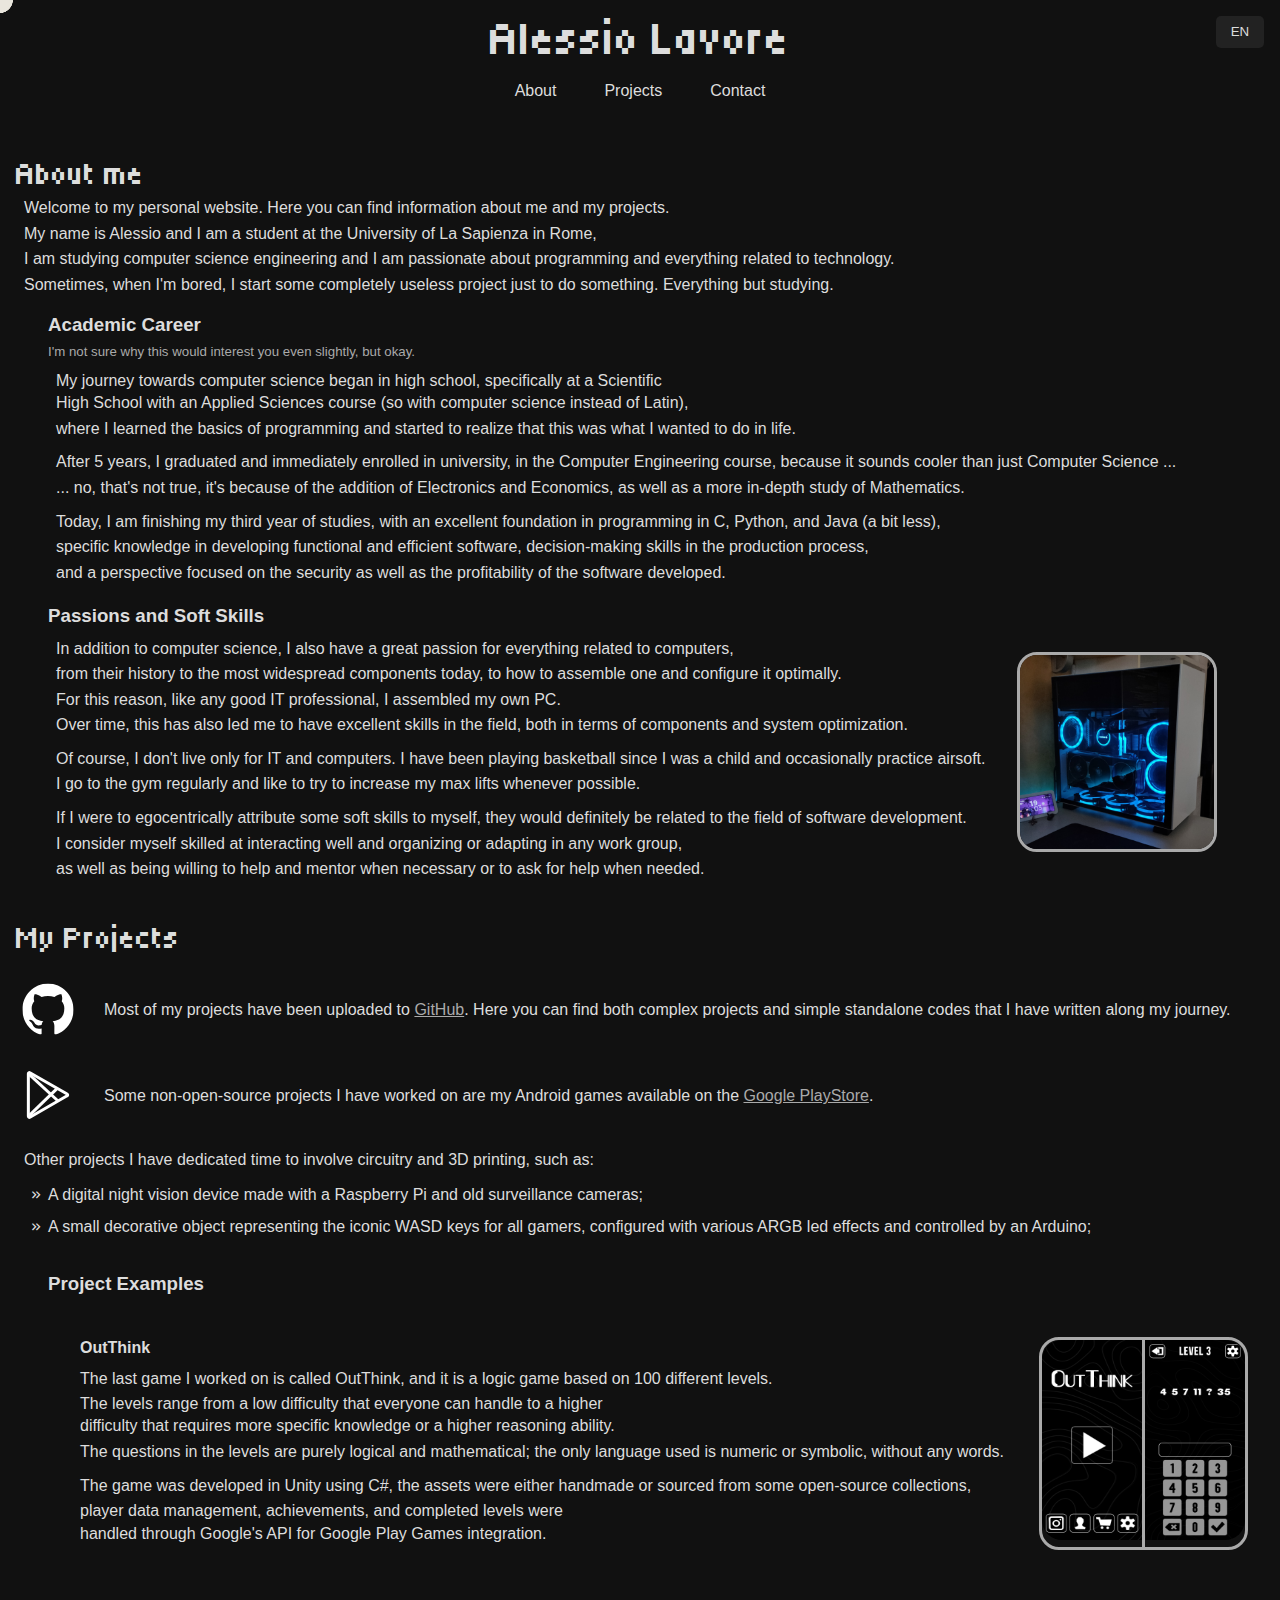
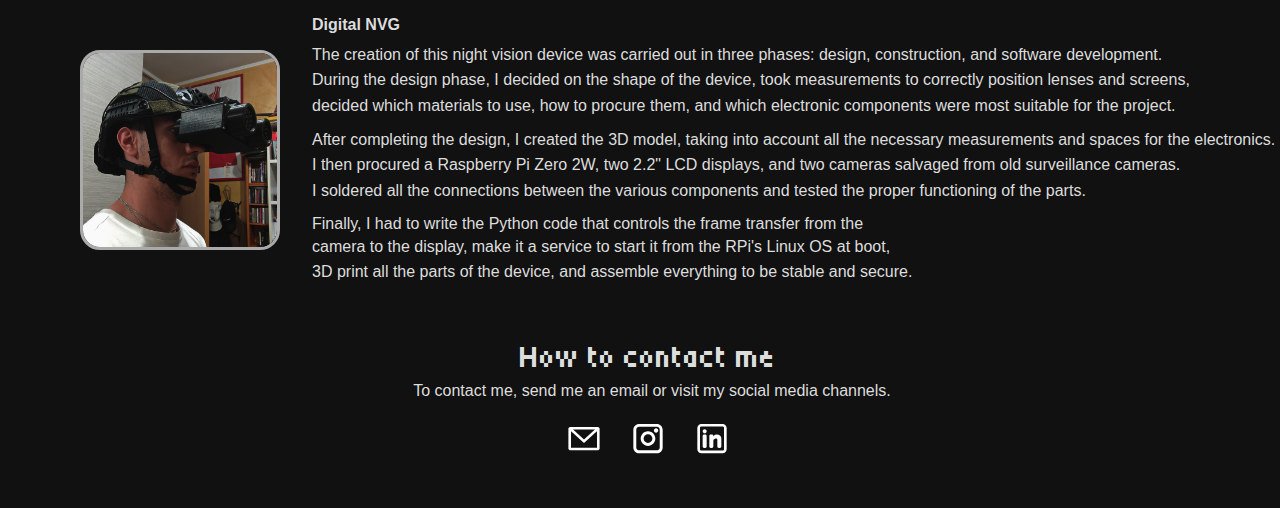
==== commit 71af9087: "Update cursore e index riordinata" ====
--- a/index.html
+++ b/index.html
@@ -11,142 +11,31 @@
         
     </head>
     <body>
+
+        <svg xmlns="http://www.w3.org/2000/svg" class="goo" version="1.1" width="100%">
+            <defs>
+                <filter id="goo">
+                    <feGaussianBlur in="SourceGraphic" stdDeviation="6" result="blur"></feGaussianBlur>
+                    <feColorMatrix in="blur" mode="matrix" values="1 0 0 0 0  0 1 0 0 0  0 0 1 0 0  0 0 0 35 -15" result="goo"></feColorMatrix>
+                    <feComposite in="SourceGraphic" in2="goo" operator="atop"></feComposite>
+                </filter>
+            </defs>
+        </svg>
+
         <div class="bodyDiv">
             <header>
                 <div class="title">
                     <h1 class="tiny5-regular">Alessio Lavore</h1>
                 </div>
                 <div class="LangBtnDiv">
-                    <button onclick="changeLang()" class="langBtn" id="langBtn">EN</button>
+                    <button onclick="changeLang()" class="langBtn clickable" id="langBtn">EN</button>
                 </div>
             </header>
             <nav id="navBar">
-                <a id="projectsBtn">Projects</a>
-                <a id="aboutBtn">About</a>
-                <a id="contactBtn">Contact</a>
+                <a class="clickable-animated" id="aboutBtn">About</a>
+                <a class="clickable-animated" id="projectsBtn">Projects</a>
+                <a class="clickable-animated" id="contactBtn">Contact</a>
             </nav>
-
-            <div id="scrollDest_projects"></div>
-            <div class="section projects en">
-                <h1 class="tiny5-regular">My Projects</h1>
-                <div class="GitHubSection">
-                    <a class="clickable" href="https://github.com/NotRambi"><svg class="clickable" width="64px" height="64px" viewBox="0 0 20 20" version="1.1" xmlns="http://www.w3.org/2000/svg" xmlns:xlink="http://www.w3.org/1999/xlink" fill="#ffffff"><g id="SVGRepo_bgCarrier" stroke-width="0"></g><g id="SVGRepo_tracerCarrier" stroke-linecap="round" stroke-linejoin="round"></g><g id="SVGRepo_iconCarrier"> <title>github [#ffffff]</title> <desc>Created with Sketch.</desc> <defs> </defs> <g id="Page-1" stroke="none" stroke-width="1" fill="none" fill-rule="evenodd"> <g id="Dribbble-Light-Preview" transform="translate(-140.000000, -7559.000000)" fill="#ffffff"> <g id="icons" transform="translate(56.000000, 160.000000)"> <path d="M94,7399 C99.523,7399 104,7403.59 104,7409.253 C104,7413.782 101.138,7417.624 97.167,7418.981 C96.66,7419.082 96.48,7418.762 96.48,7418.489 C96.48,7418.151 96.492,7417.047 96.492,7415.675 C96.492,7414.719 96.172,7414.095 95.813,7413.777 C98.04,7413.523 100.38,7412.656 100.38,7408.718 C100.38,7407.598 99.992,7406.684 99.35,7405.966 C99.454,7405.707 99.797,7404.664 99.252,7403.252 C99.252,7403.252 98.414,7402.977 96.505,7404.303 C95.706,7404.076 94.85,7403.962 94,7403.958 C93.15,7403.962 92.295,7404.076 91.497,7404.303 C89.586,7402.977 88.746,7403.252 88.746,7403.252 C88.203,7404.664 88.546,7405.707 88.649,7405.966 C88.01,7406.684 87.619,7407.598 87.619,7408.718 C87.619,7412.646 89.954,7413.526 92.175,7413.785 C91.889,7414.041 91.63,7414.493 91.54,7415.156 C90.97,7415.418 89.522,7415.871 88.63,7414.304 C88.63,7414.304 88.101,7413.319 87.097,7413.247 C87.097,7413.247 86.122,7413.234 87.029,7413.87 C87.029,7413.87 87.684,7414.185 88.139,7415.37 C88.139,7415.37 88.726,7417.2 91.508,7416.58 C91.513,7417.437 91.522,7418.245 91.522,7418.489 C91.522,7418.76 91.338,7419.077 90.839,7418.982 C86.865,7417.627 84,7413.783 84,7409.253 C84,7403.59 88.478,7399 94,7399" id="github-[#ffffff]"> </path> </g> </g> </g> </g></svg></a>
-                    <p>Most of my projects have been uploaded to <a class="clickable" href="https://github.com/NotRambi">GitHub</a>. Here you can find both complex projects and simple standalone codes that I have written along my journey.</p>
-                </div>
-                <div class="PlayStoreSection">
-                    <a class="clickable" href="https://play.google.com/store/games"><svg class="clickable" width="64px" height="64px" viewBox="0 0 64 64" xmlns="http://www.w3.org/2000/svg" stroke-width="3" stroke="#ffffff" fill="none"><g id="SVGRepo_bgCarrier" stroke-width="0"></g><g id="SVGRepo_tracerCarrier" stroke-linecap="round" stroke-linejoin="round"></g><g id="SVGRepo_iconCarrier"><path d="M12.36,53.33V10.67a1,1,0,0,1,1.56-.91L51.11,31a1,1,0,0,1,0,1.81L13.93,54.24A1.05,1.05,0,0,1,12.36,53.33Z"></path><line x1="12.36" y1="10.67" x2="42.07" y2="38.02"></line><line x1="12.36" y1="53.33" x2="41.24" y2="25.35"></line></g></svg></a>
-                    <p>Some non-open-source projects I have worked on are my Android games available on the <a class="clickable" href="https://play.google.com/store/games">Google PlayStore</a>.</p>
-                </div>
-                <div class="OtherSection">
-                    <p>Other projects I have dedicated time to involve circuitry and 3D printing, such as:</p>
-                    <ul>
-                        <li><span class="material-symbols-outlined">keyboard_double_arrow_right</span>A digital night vision device made with a Raspberry Pi and old surveillance cameras;</li>
-                        <li><span class="material-symbols-outlined">keyboard_double_arrow_right</span>A small decorative object representing the iconic WASD keys for all gamers, configured with various ARGB led effects and controlled by an Arduino;</li>
-                    </ul>
-                </div>
-                <div class="subSection">
-                    <h3>Project Examples</h3>
-                    <div class="OutThinkSection">
-                        <div class="textDiv">
-                            <h4>OutThink</h4>
-                            <p>The last game I worked on is called OutThink, and it is a logic game based on 100 different levels.</p>
-                            <p>The levels range from a low difficulty that everyone can handle to a higher difficulty that requires more specific knowledge or a higher reasoning ability.</p>
-                            <p class="brAfter">The questions in the levels are purely logical and mathematical; the only language used is numeric or symbolic, without any words.</p>
-                            <p>The game was developed in Unity using C#, the assets were either handmade or sourced from some open-source collections,</p>
-                            <p>player data management, achievements, and completed levels were handled through Google's API for Google Play Games integration.</p>
-                        </div>
-                        <div class="imgDiv2">
-                            <div class="screenshotOT">
-                                <div class="firstImgOT">
-                                    <img src="assets/img/OT1_index.jpg" alt="screenshot of the main page of OutThink">
-                                </div>
-                                <img class="secondImgOT" src="assets/img/OT2_index.jpg" alt="screenshot of level 3 of the game">
-                            </div>
-                        </div>
-                    </div>
-                    <div class="text_plus_img_reverse">
-                        <div class="textDiv">
-                            <h4>Digital NVG</h4>
-                            <p>The creation of this night vision device was carried out in three phases: design, construction, and software development.</p>
-                            <p>During the design phase, I decided on the shape of the device, took measurements to correctly position lenses and screens,</p>
-                            <p class="brAfter">decided which materials to use, how to procure them, and which electronic components were most suitable for the project.</p>
-                            <p>After completing the design, I created the 3D model, taking into account all the necessary measurements and spaces for the electronics.</p>
-                            <p>I then procured a Raspberry Pi Zero 2W, two 2.2" LCD displays, and two cameras salvaged from old surveillance cameras.</p>
-                            <p class="brAfter">I soldered all the connections between the various components and tested the proper functioning of the parts.</p>
-                            <p>Finally, I had to write the Python code that controls the frame transfer from the camera to the display, make it a service to start it from the RPi's Linux OS at boot,</p>
-                            <p>3D print all the parts of the device, and assemble everything to be stable and secure.</p>
-                        </div>
-                        <div class="imgDiv3">
-                            <img src="assets/img/NVG_index.jpg" alt="photo of the night vision device">
-                        </div>
-                    </div>
-                    <!--
-                    <div class="seemore">
-                        <a href="projects.html" class="clickable">See more...</a>
-                    </div>
-                    -->
-                </div>  
-            </div>
-            <div class="section projects it">
-                <h1 class="tiny5-regular">My Projects</h1>
-                <div class="GitHubSection">
-                    <a class="clickable" href="https://github.com/NotRambi"><svg class="clickable" width="64px" height="64px" viewBox="0 0 20 20" version="1.1" xmlns="http://www.w3.org/2000/svg" xmlns:xlink="http://www.w3.org/1999/xlink" fill="#ffffff"><g id="SVGRepo_bgCarrier" stroke-width="0"></g><g id="SVGRepo_tracerCarrier" stroke-linecap="round" stroke-linejoin="round"></g><g id="SVGRepo_iconCarrier"> <title>github [#ffffff]</title> <desc>Created with Sketch.</desc> <defs> </defs> <g id="Page-1" stroke="none" stroke-width="1" fill="none" fill-rule="evenodd"> <g id="Dribbble-Light-Preview" transform="translate(-140.000000, -7559.000000)" fill="#ffffff"> <g id="icons" transform="translate(56.000000, 160.000000)"> <path d="M94,7399 C99.523,7399 104,7403.59 104,7409.253 C104,7413.782 101.138,7417.624 97.167,7418.981 C96.66,7419.082 96.48,7418.762 96.48,7418.489 C96.48,7418.151 96.492,7417.047 96.492,7415.675 C96.492,7414.719 96.172,7414.095 95.813,7413.777 C98.04,7413.523 100.38,7412.656 100.38,7408.718 C100.38,7407.598 99.992,7406.684 99.35,7405.966 C99.454,7405.707 99.797,7404.664 99.252,7403.252 C99.252,7403.252 98.414,7402.977 96.505,7404.303 C95.706,7404.076 94.85,7403.962 94,7403.958 C93.15,7403.962 92.295,7404.076 91.497,7404.303 C89.586,7402.977 88.746,7403.252 88.746,7403.252 C88.203,7404.664 88.546,7405.707 88.649,7405.966 C88.01,7406.684 87.619,7407.598 87.619,7408.718 C87.619,7412.646 89.954,7413.526 92.175,7413.785 C91.889,7414.041 91.63,7414.493 91.54,7415.156 C90.97,7415.418 89.522,7415.871 88.63,7414.304 C88.63,7414.304 88.101,7413.319 87.097,7413.247 C87.097,7413.247 86.122,7413.234 87.029,7413.87 C87.029,7413.87 87.684,7414.185 88.139,7415.37 C88.139,7415.37 88.726,7417.2 91.508,7416.58 C91.513,7417.437 91.522,7418.245 91.522,7418.489 C91.522,7418.76 91.338,7419.077 90.839,7418.982 C86.865,7417.627 84,7413.783 84,7409.253 C84,7403.59 88.478,7399 94,7399" id="github-[#ffffff]"> </path> </g> </g> </g> </g></svg></a>
-                    <p>La maggior parte dei miei progetti sono stati caricati su <a class="clickable" href="https://github.com/NotRambi">GitHub</a>. Qui potrete trovare sia progetti complessi che semplici codici autonomi che ho scritto durante il mio percorso.</p>
-                </div>
-                <div class="PlayStoreSection">
-                    <a class="clickable" href="https://play.google.com/store/games"><svg class="clickable" width="64px" height="64px" viewBox="0 0 64 64" xmlns="http://www.w3.org/2000/svg" stroke-width="3" stroke="#ffffff" fill="none"><g id="SVGRepo_bgCarrier" stroke-width="0"></g><g id="SVGRepo_tracerCarrier" stroke-linecap="round" stroke-linejoin="round"></g><g id="SVGRepo_iconCarrier"><path d="M12.36,53.33V10.67a1,1,0,0,1,1.56-.91L51.11,31a1,1,0,0,1,0,1.81L13.93,54.24A1.05,1.05,0,0,1,12.36,53.33Z"></path><line x1="12.36" y1="10.67" x2="42.07" y2="38.02"></line><line x1="12.36" y1="53.33" x2="41.24" y2="25.35"></line></g></svg></a>
-                    <p>Alcuni progetti non opensource a cui ho lavorato sono i miei videogiochi per Android disponibili sul <a class="clickable" href="https://play.google.com/store/games">Google PlayStore</a>.</p>
-                </div>
-                <div class="OtherSection">
-                    <p>Altri progetti a cui ho dedicato tempo riguardano invece la circuiteria e la stampa 3d, come ad esempio:</p>
-                    <ul>
-                        <li><span class="material-symbols-outlined">keyboard_double_arrow_right</span>Un visore notturno digitale realizzato con Raspberry Pi e vecchie videocamere di sorveglianza;</li>
-                        <li><span class="material-symbols-outlined">keyboard_double_arrow_right</span>Un piccolo soprammobile rappresentante i tasti WASD iconici per tutti i gamer, configurato con diversi effetti led ARGB, e gestito da Arduino;</li>
-                    </ul>
-                </div>
-                <div class="subSection">
-                    <h3>Esempi di Progetti </h3>
-                    <div class="OutThinkSection">
-                        <div class="textDiv">
-                            <h4>OutThink</h4>
-                                <p>L' ultimo gioco a cui ho lavorato si chiama OutThink ed è un gioco di logica basato su 100 livelli differenti.</p>
-                                <p>I livelli vanno da una difficoltà bassa affrontabile da tutti, ad una più elevata che richiede conoscenze un pò più specifiche o una capacità di ragionamento più alta.</p>
-                                <p class="brAfter">I quesiti dei livelli sono puramente logici e matematici, l'unico linguaggio usato è quello numerico o simbolico, senza l'uso di parole.</p>
-                                <p>Il gioco è stato sviluppato su Unity in C#, gli assets sono stati realizzati a mano o sono state utilizzate alcune raccolte opensource,</p>
-                                <p>la gestione dei dati dei giocatori, dei traguardi e dei livelli superati è stata effettuata tramite le API di google per l'integrazione di Google Play Games.</p>
-                        </div>
-                        <div class="imgDiv2">
-                            <div class="screenshotOT">
-                                <div class="firstImgOT">
-                                    <img src="assets/img/OT1_index.jpg" alt="screenshot della pagina principale di OutThink">
-                                </div>
-                                <img class="secondImgOT" src="assets/img/OT2_index.jpg" alt="screenshot del livello 3 del gioco">
-                            </div>
-                        </div>
-                    </div>
-                    <div class="text_plus_img_reverse">
-                        <div class="textDiv">
-                            <h4>NVG Digitale</h4>
-                                <p>La creazione di questo visore notturno è stata realizzata in tre fasi: progettazione, costruzione e sviluppo del software.</p>
-                                <p>Durante progettazione ho deciso la forma da dare al visore, ho preso le misure per posizionare correttamente lenti e schermi,</p>
-                                <p class="brAfter">ho deciso quali materiali usare, come procurarmeli e quali prodotti elettronici erano i più adatti per il progetto.</p>
-                                <p>Finita la progettazione ho realizzato il modello 3d tenendo conto di tutte le misure e gli spazi necessari per collogare l'elettronica.</p>
-                                <p>Mi sono poi quindi procurato un Raspberry Pi Zero 2W, due display LCD da 2.2" e due camere recuperate da vecchie videocamere di sorveglianza.</p>
-                                <p class="brAfter">Ho saldato tutti i collegamenti tra le varie componenti ed ho tesato il corretto funzionamento delle parti.</p>
-                                <p>Infine ho dovuto scrivere il codice Python che controlla il passaggio dei frame dalla camera al display, renderlo un servizio per farlo avviare dal SO Linux del Rpi all'accensione,</p>
-                                <p>stampare in 3d tutte le parti del visore e montare il tutto in modo che sia stabile e sicuro.</p>
-                        </div>
-                        <div class="imgDiv3">
-                            <img src="assets/img/NVG_index.jpg" alt="foto del visore notturno">
-                        </div>
-                    </div>
-                    <!--
-                    <div class="seemore">
-                        <a href="projects.html" class="clickable">Vedi di più...</a>
-                    </div>
-                    -->
-                </div>
-            </div>
 
             <div id="scrollDest_about"></div>
             <div class="section about en">
@@ -220,14 +109,136 @@
                 </div>
             </div>
 
+            <div id="scrollDest_projects"></div>
+            <div class="section projects en">
+                <h1 class="tiny5-regular">My Projects</h1>
+                <div class="GitHubSection">
+                    <a class="clickable-box" href="https://github.com/NotRambi" draggable="false"><svg class="clickable" width="64px" height="64px" viewBox="0 0 20 20" version="1.1" xmlns="http://www.w3.org/2000/svg" xmlns:xlink="http://www.w3.org/1999/xlink" fill="#ffffff"><g id="SVGRepo_bgCarrier" stroke-width="0"></g><g id="SVGRepo_tracerCarrier" stroke-linecap="round" stroke-linejoin="round"></g><g id="SVGRepo_iconCarrier"> <title>github [#ffffff]</title> <desc>Created with Sketch.</desc> <defs> </defs> <g id="Page-1" stroke="none" stroke-width="1" fill="none" fill-rule="evenodd"> <g id="Dribbble-Light-Preview" transform="translate(-140.000000, -7559.000000)" fill="#ffffff"> <g id="icons" transform="translate(56.000000, 160.000000)"> <path d="M94,7399 C99.523,7399 104,7403.59 104,7409.253 C104,7413.782 101.138,7417.624 97.167,7418.981 C96.66,7419.082 96.48,7418.762 96.48,7418.489 C96.48,7418.151 96.492,7417.047 96.492,7415.675 C96.492,7414.719 96.172,7414.095 95.813,7413.777 C98.04,7413.523 100.38,7412.656 100.38,7408.718 C100.38,7407.598 99.992,7406.684 99.35,7405.966 C99.454,7405.707 99.797,7404.664 99.252,7403.252 C99.252,7403.252 98.414,7402.977 96.505,7404.303 C95.706,7404.076 94.85,7403.962 94,7403.958 C93.15,7403.962 92.295,7404.076 91.497,7404.303 C89.586,7402.977 88.746,7403.252 88.746,7403.252 C88.203,7404.664 88.546,7405.707 88.649,7405.966 C88.01,7406.684 87.619,7407.598 87.619,7408.718 C87.619,7412.646 89.954,7413.526 92.175,7413.785 C91.889,7414.041 91.63,7414.493 91.54,7415.156 C90.97,7415.418 89.522,7415.871 88.63,7414.304 C88.63,7414.304 88.101,7413.319 87.097,7413.247 C87.097,7413.247 86.122,7413.234 87.029,7413.87 C87.029,7413.87 87.684,7414.185 88.139,7415.37 C88.139,7415.37 88.726,7417.2 91.508,7416.58 C91.513,7417.437 91.522,7418.245 91.522,7418.489 C91.522,7418.76 91.338,7419.077 90.839,7418.982 C86.865,7417.627 84,7413.783 84,7409.253 C84,7403.59 88.478,7399 94,7399" id="github-[#ffffff]"> </path> </g> </g> </g> </g></svg></a>
+                    <p>Most of my projects have been uploaded to <a class="clickable" href="https://github.com/NotRambi" draggable="false">GitHub</a>. Here you can find both complex projects and simple standalone codes that I have written along my journey.</p>
+                </div>
+                <div class="PlayStoreSection">
+                    <a class="clickable-box" href="https://play.google.com/store/apps/dev?id=5846058166595375580" draggable="false"><svg class="clickable" width="64px" height="64px" viewBox="0 0 64 64" xmlns="http://www.w3.org/2000/svg" stroke-width="3" stroke="#ffffff" fill="none"><g id="SVGRepo_bgCarrier" stroke-width="0"></g><g id="SVGRepo_tracerCarrier" stroke-linecap="round" stroke-linejoin="round"></g><g id="SVGRepo_iconCarrier"><path d="M12.36,53.33V10.67a1,1,0,0,1,1.56-.91L51.11,31a1,1,0,0,1,0,1.81L13.93,54.24A1.05,1.05,0,0,1,12.36,53.33Z"></path><line x1="12.36" y1="10.67" x2="42.07" y2="38.02"></line><line x1="12.36" y1="53.33" x2="41.24" y2="25.35"></line></g></svg></a>
+                    <p>Some non-open-source projects I have worked on are my Android games available on the <a class="clickable" href="https://play.google.com/store/apps/dev?id=5846058166595375580" draggable="false">Google PlayStore</a>.</p>
+                </div>
+                <div class="OtherSection">
+                    <p>Other projects I have dedicated time to involve circuitry and 3D printing, such as:</p>
+                    <ul>
+                        <li><span class="material-symbols-outlined">keyboard_double_arrow_right</span>A digital night vision device made with a Raspberry Pi and old surveillance cameras;</li>
+                        <li><span class="material-symbols-outlined">keyboard_double_arrow_right</span>A small decorative object representing the iconic WASD keys for all gamers, configured with various ARGB led effects and controlled by an Arduino;</li>
+                    </ul>
+                </div>
+                <div class="subSection">
+                    <h3>Project Examples</h3>
+                    <div class="OutThinkSection">
+                        <div class="textDiv">
+                            <h4>OutThink</h4>
+                            <p>The last game I worked on is called OutThink, and it is a logic game based on 100 different levels.</p>
+                            <p>The levels range from a low difficulty that everyone can handle to a higher difficulty that requires more specific knowledge or a higher reasoning ability.</p>
+                            <p class="brAfter">The questions in the levels are purely logical and mathematical; the only language used is numeric or symbolic, without any words.</p>
+                            <p>The game was developed in Unity using C#, the assets were either handmade or sourced from some open-source collections,</p>
+                            <p>player data management, achievements, and completed levels were handled through Google's API for Google Play Games integration.</p>
+                        </div>
+                        <div class="imgDiv2">
+                            <div class="screenshotOT">
+                                <div class="firstImgOT">
+                                    <img src="assets/img/OT1_index.jpg" alt="screenshot of the main page of OutThink">
+                                </div>
+                                <img class="secondImgOT" src="assets/img/OT2_index.jpg" alt="screenshot of level 3 of the game">
+                            </div>
+                        </div>
+                    </div>
+                    <div class="text_plus_img_reverse">
+                        <div class="textDiv">
+                            <h4>Digital NVG</h4>
+                            <p>The creation of this night vision device was carried out in three phases: design, construction, and software development.</p>
+                            <p>During the design phase, I decided on the shape of the device, took measurements to correctly position lenses and screens,</p>
+                            <p class="brAfter">decided which materials to use, how to procure them, and which electronic components were most suitable for the project.</p>
+                            <p>After completing the design, I created the 3D model, taking into account all the necessary measurements and spaces for the electronics.</p>
+                            <p>I then procured a Raspberry Pi Zero 2W, two 2.2" LCD displays, and two cameras salvaged from old surveillance cameras.</p>
+                            <p class="brAfter">I soldered all the connections between the various components and tested the proper functioning of the parts.</p>
+                            <p>Finally, I had to write the Python code that controls the frame transfer from the camera to the display, make it a service to start it from the RPi's Linux OS at boot,</p>
+                            <p>3D print all the parts of the device, and assemble everything to be stable and secure.</p>
+                        </div>
+                        <div class="imgDiv3">
+                            <img src="assets/img/NVG_index.jpg" alt="photo of the night vision device">
+                        </div>
+                    </div>
+                    <!--
+                    <div class="seemore">
+                        <a href="projects.html" class="clickable">See more...</a>
+                    </div>
+                    -->
+                </div>  
+            </div>
+            <div class="section projects it">
+                <h1 class="tiny5-regular">My Projects</h1>
+                <div class="GitHubSection">
+                    <a class="clickable-box" href="https://github.com/NotRambi" draggable="false"><svg class="clickable" width="64px" height="64px" viewBox="0 0 20 20" version="1.1" xmlns="http://www.w3.org/2000/svg" xmlns:xlink="http://www.w3.org/1999/xlink" fill="#ffffff"><g id="SVGRepo_bgCarrier" stroke-width="0"></g><g id="SVGRepo_tracerCarrier" stroke-linecap="round" stroke-linejoin="round"></g><g id="SVGRepo_iconCarrier"> <title>github [#ffffff]</title> <desc>Created with Sketch.</desc> <defs> </defs> <g id="Page-1" stroke="none" stroke-width="1" fill="none" fill-rule="evenodd"> <g id="Dribbble-Light-Preview" transform="translate(-140.000000, -7559.000000)" fill="#ffffff"> <g id="icons" transform="translate(56.000000, 160.000000)"> <path d="M94,7399 C99.523,7399 104,7403.59 104,7409.253 C104,7413.782 101.138,7417.624 97.167,7418.981 C96.66,7419.082 96.48,7418.762 96.48,7418.489 C96.48,7418.151 96.492,7417.047 96.492,7415.675 C96.492,7414.719 96.172,7414.095 95.813,7413.777 C98.04,7413.523 100.38,7412.656 100.38,7408.718 C100.38,7407.598 99.992,7406.684 99.35,7405.966 C99.454,7405.707 99.797,7404.664 99.252,7403.252 C99.252,7403.252 98.414,7402.977 96.505,7404.303 C95.706,7404.076 94.85,7403.962 94,7403.958 C93.15,7403.962 92.295,7404.076 91.497,7404.303 C89.586,7402.977 88.746,7403.252 88.746,7403.252 C88.203,7404.664 88.546,7405.707 88.649,7405.966 C88.01,7406.684 87.619,7407.598 87.619,7408.718 C87.619,7412.646 89.954,7413.526 92.175,7413.785 C91.889,7414.041 91.63,7414.493 91.54,7415.156 C90.97,7415.418 89.522,7415.871 88.63,7414.304 C88.63,7414.304 88.101,7413.319 87.097,7413.247 C87.097,7413.247 86.122,7413.234 87.029,7413.87 C87.029,7413.87 87.684,7414.185 88.139,7415.37 C88.139,7415.37 88.726,7417.2 91.508,7416.58 C91.513,7417.437 91.522,7418.245 91.522,7418.489 C91.522,7418.76 91.338,7419.077 90.839,7418.982 C86.865,7417.627 84,7413.783 84,7409.253 C84,7403.59 88.478,7399 94,7399" id="github-[#ffffff]"> </path> </g> </g> </g> </g></svg></a>
+                    <p>La maggior parte dei miei progetti sono stati caricati su <a class="clickable" href="https://github.com/NotRambi" draggable="false">GitHub</a>. Qui potrete trovare sia progetti complessi che semplici codici autonomi che ho scritto durante il mio percorso.</p>
+                </div>
+                <div class="PlayStoreSection">
+                    <a class="clickable-box" href="https://play.google.com/store/apps/dev?id=5846058166595375580" draggable="false"><svg class="clickable" width="64px" height="64px" viewBox="0 0 64 64" xmlns="http://www.w3.org/2000/svg" stroke-width="3" stroke="#ffffff" fill="none"><g id="SVGRepo_bgCarrier" stroke-width="0"></g><g id="SVGRepo_tracerCarrier" stroke-linecap="round" stroke-linejoin="round"></g><g id="SVGRepo_iconCarrier"><path d="M12.36,53.33V10.67a1,1,0,0,1,1.56-.91L51.11,31a1,1,0,0,1,0,1.81L13.93,54.24A1.05,1.05,0,0,1,12.36,53.33Z"></path><line x1="12.36" y1="10.67" x2="42.07" y2="38.02"></line><line x1="12.36" y1="53.33" x2="41.24" y2="25.35"></line></g></svg></a>
+                    <p>Alcuni progetti non opensource a cui ho lavorato sono i miei videogiochi per Android disponibili sul <a class="clickable" href="https://play.google.com/store/apps/dev?id=5846058166595375580" draggable="false">Google PlayStore</a>.</p>
+                </div>
+                <div class="OtherSection">
+                    <p>Altri progetti a cui ho dedicato tempo riguardano invece la circuiteria e la stampa 3d, come ad esempio:</p>
+                    <ul>
+                        <li><span class="material-symbols-outlined">keyboard_double_arrow_right</span>Un visore notturno digitale realizzato con Raspberry Pi e vecchie videocamere di sorveglianza;</li>
+                        <li><span class="material-symbols-outlined">keyboard_double_arrow_right</span>Un piccolo soprammobile rappresentante i tasti WASD iconici per tutti i gamer, configurato con diversi effetti led ARGB, e gestito da Arduino;</li>
+                    </ul>
+                </div>
+                <div class="subSection">
+                    <h3>Esempi di Progetti </h3>
+                    <div class="OutThinkSection">
+                        <div class="textDiv">
+                            <h4>OutThink</h4>
+                                <p>L' ultimo gioco a cui ho lavorato si chiama OutThink ed è un gioco di logica basato su 100 livelli differenti.</p>
+                                <p>I livelli vanno da una difficoltà bassa affrontabile da tutti, ad una più elevata che richiede conoscenze un pò più specifiche o una capacità di ragionamento più alta.</p>
+                                <p class="brAfter">I quesiti dei livelli sono puramente logici e matematici, l'unico linguaggio usato è quello numerico o simbolico, senza l'uso di parole.</p>
+                                <p>Il gioco è stato sviluppato su Unity in C#, gli assets sono stati realizzati a mano o sono state utilizzate alcune raccolte opensource,</p>
+                                <p>la gestione dei dati dei giocatori, dei traguardi e dei livelli superati è stata effettuata tramite le API di google per l'integrazione di Google Play Games.</p>
+                        </div>
+                        <div class="imgDiv2">
+                            <div class="screenshotOT">
+                                <div class="firstImgOT">
+                                    <img src="assets/img/OT1_index.jpg" alt="screenshot della pagina principale di OutThink">
+                                </div>
+                                <img class="secondImgOT" src="assets/img/OT2_index.jpg" alt="screenshot del livello 3 del gioco">
+                            </div>
+                        </div>
+                    </div>
+                    <div class="text_plus_img_reverse">
+                        <div class="textDiv">
+                            <h4>NVG Digitale</h4>
+                                <p>La creazione di questo visore notturno è stata realizzata in tre fasi: progettazione, costruzione e sviluppo del software.</p>
+                                <p>Durante progettazione ho deciso la forma da dare al visore, ho preso le misure per posizionare correttamente lenti e schermi,</p>
+                                <p class="brAfter">ho deciso quali materiali usare, come procurarmeli e quali prodotti elettronici erano i più adatti per il progetto.</p>
+                                <p>Finita la progettazione ho realizzato il modello 3d tenendo conto di tutte le misure e gli spazi necessari per collogare l'elettronica.</p>
+                                <p>Mi sono poi quindi procurato un Raspberry Pi Zero 2W, due display LCD da 2.2" e due camere recuperate da vecchie videocamere di sorveglianza.</p>
+                                <p class="brAfter">Ho saldato tutti i collegamenti tra le varie componenti ed ho tesato il corretto funzionamento delle parti.</p>
+                                <p>Infine ho dovuto scrivere il codice Python che controlla il passaggio dei frame dalla camera al display, renderlo un servizio per farlo avviare dal SO Linux del Rpi all'accensione,</p>
+                                <p>stampare in 3d tutte le parti del visore e montare il tutto in modo che sia stabile e sicuro.</p>
+                        </div>
+                        <div class="imgDiv3">
+                            <img src="assets/img/NVG_index.jpg" alt="foto del visore notturno">
+                        </div>
+                    </div>
+                    <!--
+                    <div class="seemore">
+                        <a href="projects.html" class="clickable">Vedi di più...</a>
+                    </div>
+                    -->
+                </div>
+            </div>
+
             <div id="scrollDest_contact"></div>
             <div class="section contact en">
                 <h1 class="tiny5-regular">How to contact me</h1>
                 <p>To contact me, send me an email or visit my social media channels.</p>
                 <div class="contactBtn">
-                    <a class="clickable" href="mailto:lavogames.business@gmail.com"><svg class="clickable mailBtn" width="64px" height="64px" viewBox="0 0 24.00 24.00" fill="none" xmlns="http://www.w3.org/2000/svg" stroke="#ffffff" stroke-width="0.00024000000000000003"><g id="SVGRepo_bgCarrier" stroke-width="0"></g><g id="SVGRepo_tracerCarrier" stroke-linecap="round" stroke-linejoin="round" stroke="#CCCCCC" stroke-width="0.144"></g><g id="SVGRepo_iconCarrier"> <path fill-rule="evenodd" clip-rule="evenodd" d="M3.75 5.25L3 6V18L3.75 18.75H20.25L21 18V6L20.25 5.25H3.75ZM4.5 7.6955V17.25H19.5V7.69525L11.9999 14.5136L4.5 7.6955ZM18.3099 6.75H5.68986L11.9999 12.4864L18.3099 6.75Z" fill="#ffffff"></path> </g></svg></a>
-                    <a class="clickable" href="https://www.instagram.com/_lavoree_/"><svg class="clickable instaBtn" width="64px" height="64px" viewBox="0 0 24 24" fill="none" xmlns="http://www.w3.org/2000/svg"><g id="SVGRepo_bgCarrier" stroke-width="0"></g><g id="SVGRepo_tracerCarrier" stroke-linecap="round" stroke-linejoin="round"></g><g id="SVGRepo_iconCarrier"> <path fill-rule="evenodd" clip-rule="evenodd" d="M2 6C2 3.79086 3.79086 2 6 2H18C20.2091 2 22 3.79086 22 6V18C22 20.2091 20.2091 22 18 22H6C3.79086 22 2 20.2091 2 18V6ZM6 4C4.89543 4 4 4.89543 4 6V18C4 19.1046 4.89543 20 6 20H18C19.1046 20 20 19.1046 20 18V6C20 4.89543 19.1046 4 18 4H6ZM12 9C10.3431 9 9 10.3431 9 12C9 13.6569 10.3431 15 12 15C13.6569 15 15 13.6569 15 12C15 10.3431 13.6569 9 12 9ZM7 12C7 9.23858 9.23858 7 12 7C14.7614 7 17 9.23858 17 12C17 14.7614 14.7614 17 12 17C9.23858 17 7 14.7614 7 12ZM17.5 8C18.3284 8 19 7.32843 19 6.5C19 5.67157 18.3284 5 17.5 5C16.6716 5 16 5.67157 16 6.5C16 7.32843 16.6716 8 17.5 8Z" fill="#ffffff"></path> </g></svg></a>
-                    <a class="clickable" href="https://www.linkedin.com/in/alessio-lavore-822798297?utm_source=share&utm_campaign=share_via&utm_content=profile&utm_medium=android_app"><svg class="clickable linkedinBtn" width="64px" height="64px" viewBox="0 0 24 24" fill="none" xmlns="http://www.w3.org/2000/svg"><g id="SVGRepo_bgCarrier" stroke-width="0"></g><g id="SVGRepo_tracerCarrier" stroke-linecap="round" stroke-linejoin="round"></g><g id="SVGRepo_iconCarrier"> <path d="M6.5 8C7.32843 8 8 7.32843 8 6.5C8 5.67157 7.32843 5 6.5 5C5.67157 5 5 5.67157 5 6.5C5 7.32843 5.67157 8 6.5 8Z" fill="#ffffff"></path> <path d="M5 10C5 9.44772 5.44772 9 6 9H7C7.55228 9 8 9.44771 8 10V18C8 18.5523 7.55228 19 7 19H6C5.44772 19 5 18.5523 5 18V10Z" fill="#ffffff"></path> <path d="M11 19H12C12.5523 19 13 18.5523 13 18V13.5C13 12 16 11 16 13V18.0004C16 18.5527 16.4477 19 17 19H18C18.5523 19 19 18.5523 19 18V12C19 10 17.5 9 15.5 9C13.5 9 13 10.5 13 10.5V10C13 9.44771 12.5523 9 12 9H11C10.4477 9 10 9.44772 10 10V18C10 18.5523 10.4477 19 11 19Z" fill="#ffffff"></path> <path fill-rule="evenodd" clip-rule="evenodd" d="M20 1C21.6569 1 23 2.34315 23 4V20C23 21.6569 21.6569 23 20 23H4C2.34315 23 1 21.6569 1 20V4C1 2.34315 2.34315 1 4 1H20ZM20 3C20.5523 3 21 3.44772 21 4V20C21 20.5523 20.5523 21 20 21H4C3.44772 21 3 20.5523 3 20V4C3 3.44772 3.44772 3 4 3H20Z" fill="#ffffff"></path> </g></svg></a>
+                    <a class="clickable-box-mini" draggable="false" href="mailto:lavogames.business@gmail.com"><svg class="clickable mailBtn" width="64px" height="64px" viewBox="0 0 24.00 24.00" fill="none" xmlns="http://www.w3.org/2000/svg" stroke="#ffffff" stroke-width="0.00024000000000000003"><g id="SVGRepo_bgCarrier" stroke-width="0"></g><g id="SVGRepo_tracerCarrier" stroke-linecap="round" stroke-linejoin="round" stroke="#CCCCCC" stroke-width="0.144"></g><g id="SVGRepo_iconCarrier"> <path fill-rule="evenodd" clip-rule="evenodd" d="M3.75 5.25L3 6V18L3.75 18.75H20.25L21 18V6L20.25 5.25H3.75ZM4.5 7.6955V17.25H19.5V7.69525L11.9999 14.5136L4.5 7.6955ZM18.3099 6.75H5.68986L11.9999 12.4864L18.3099 6.75Z" fill="#ffffff"></path> </g></svg></a>
+                    <a class="clickable-box-mini" draggable="false" href="https://www.instagram.com/_lavoree_/"><svg class="clickable instaBtn" width="64px" height="64px" viewBox="0 0 24 24" fill="none" xmlns="http://www.w3.org/2000/svg"><g id="SVGRepo_bgCarrier" stroke-width="0"></g><g id="SVGRepo_tracerCarrier" stroke-linecap="round" stroke-linejoin="round"></g><g id="SVGRepo_iconCarrier"> <path fill-rule="evenodd" clip-rule="evenodd" d="M2 6C2 3.79086 3.79086 2 6 2H18C20.2091 2 22 3.79086 22 6V18C22 20.2091 20.2091 22 18 22H6C3.79086 22 2 20.2091 2 18V6ZM6 4C4.89543 4 4 4.89543 4 6V18C4 19.1046 4.89543 20 6 20H18C19.1046 20 20 19.1046 20 18V6C20 4.89543 19.1046 4 18 4H6ZM12 9C10.3431 9 9 10.3431 9 12C9 13.6569 10.3431 15 12 15C13.6569 15 15 13.6569 15 12C15 10.3431 13.6569 9 12 9ZM7 12C7 9.23858 9.23858 7 12 7C14.7614 7 17 9.23858 17 12C17 14.7614 14.7614 17 12 17C9.23858 17 7 14.7614 7 12ZM17.5 8C18.3284 8 19 7.32843 19 6.5C19 5.67157 18.3284 5 17.5 5C16.6716 5 16 5.67157 16 6.5C16 7.32843 16.6716 8 17.5 8Z" fill="#ffffff"></path> </g></svg></a>
+                    <a class="clickable-box-mini" draggable="false" href="https://www.linkedin.com/in/alessio-lavore-822798297?utm_source=share&utm_campaign=share_via&utm_content=profile&utm_medium=android_app"><svg class="clickable linkedinBtn" width="64px" height="64px" viewBox="0 0 24 24" fill="none" xmlns="http://www.w3.org/2000/svg"><g id="SVGRepo_bgCarrier" stroke-width="0"></g><g id="SVGRepo_tracerCarrier" stroke-linecap="round" stroke-linejoin="round"></g><g id="SVGRepo_iconCarrier"> <path d="M6.5 8C7.32843 8 8 7.32843 8 6.5C8 5.67157 7.32843 5 6.5 5C5.67157 5 5 5.67157 5 6.5C5 7.32843 5.67157 8 6.5 8Z" fill="#ffffff"></path> <path d="M5 10C5 9.44772 5.44772 9 6 9H7C7.55228 9 8 9.44771 8 10V18C8 18.5523 7.55228 19 7 19H6C5.44772 19 5 18.5523 5 18V10Z" fill="#ffffff"></path> <path d="M11 19H12C12.5523 19 13 18.5523 13 18V13.5C13 12 16 11 16 13V18.0004C16 18.5527 16.4477 19 17 19H18C18.5523 19 19 18.5523 19 18V12C19 10 17.5 9 15.5 9C13.5 9 13 10.5 13 10.5V10C13 9.44771 12.5523 9 12 9H11C10.4477 9 10 9.44772 10 10V18C10 18.5523 10.4477 19 11 19Z" fill="#ffffff"></path> <path fill-rule="evenodd" clip-rule="evenodd" d="M20 1C21.6569 1 23 2.34315 23 4V20C23 21.6569 21.6569 23 20 23H4C2.34315 23 1 21.6569 1 20V4C1 2.34315 2.34315 1 4 1H20ZM20 3C20.5523 3 21 3.44772 21 4V20C21 20.5523 20.5523 21 20 21H4C3.44772 21 3 20.5523 3 20V4C3 3.44772 3.44772 3 4 3H20Z" fill="#ffffff"></path> </g></svg></a>
                 </div>
 
             </div>
@@ -235,13 +246,15 @@
                 <h1 class="tiny5-regular">How to contact me</h1>
                 <p>Per contattarmi inviami una mail o passa per i miei canali social.</p>
                 <div class="contactBtn">
-                    <a class="clickable" href="mailto:lavogames.business@gmail.com"><svg class="clickable mailBtn" width="64px" height="64px" viewBox="0 0 24.00 24.00" fill="none" xmlns="http://www.w3.org/2000/svg" stroke="#ffffff" stroke-width="0.00024000000000000003"><g id="SVGRepo_bgCarrier" stroke-width="0"></g><g id="SVGRepo_tracerCarrier" stroke-linecap="round" stroke-linejoin="round" stroke="#CCCCCC" stroke-width="0.144"></g><g id="SVGRepo_iconCarrier"> <path fill-rule="evenodd" clip-rule="evenodd" d="M3.75 5.25L3 6V18L3.75 18.75H20.25L21 18V6L20.25 5.25H3.75ZM4.5 7.6955V17.25H19.5V7.69525L11.9999 14.5136L4.5 7.6955ZM18.3099 6.75H5.68986L11.9999 12.4864L18.3099 6.75Z" fill="#ffffff"></path> </g></svg></a>
-                    <a class="clickable" href="https://www.instagram.com/_lavoree_/"><svg class="clickable instaBtn" width="64px" height="64px" viewBox="0 0 24 24" fill="none" xmlns="http://www.w3.org/2000/svg"><g id="SVGRepo_bgCarrier" stroke-width="0"></g><g id="SVGRepo_tracerCarrier" stroke-linecap="round" stroke-linejoin="round"></g><g id="SVGRepo_iconCarrier"> <path fill-rule="evenodd" clip-rule="evenodd" d="M2 6C2 3.79086 3.79086 2 6 2H18C20.2091 2 22 3.79086 22 6V18C22 20.2091 20.2091 22 18 22H6C3.79086 22 2 20.2091 2 18V6ZM6 4C4.89543 4 4 4.89543 4 6V18C4 19.1046 4.89543 20 6 20H18C19.1046 20 20 19.1046 20 18V6C20 4.89543 19.1046 4 18 4H6ZM12 9C10.3431 9 9 10.3431 9 12C9 13.6569 10.3431 15 12 15C13.6569 15 15 13.6569 15 12C15 10.3431 13.6569 9 12 9ZM7 12C7 9.23858 9.23858 7 12 7C14.7614 7 17 9.23858 17 12C17 14.7614 14.7614 17 12 17C9.23858 17 7 14.7614 7 12ZM17.5 8C18.3284 8 19 7.32843 19 6.5C19 5.67157 18.3284 5 17.5 5C16.6716 5 16 5.67157 16 6.5C16 7.32843 16.6716 8 17.5 8Z" fill="#ffffff"></path> </g></svg></a>
-                    <a class="clickable" href="https://www.linkedin.com/in/alessio-lavore-822798297?utm_source=share&utm_campaign=share_via&utm_content=profile&utm_medium=android_app"><svg class="clickable linkedinBtn" width="64px" height="64px" viewBox="0 0 24 24" fill="none" xmlns="http://www.w3.org/2000/svg"><g id="SVGRepo_bgCarrier" stroke-width="0"></g><g id="SVGRepo_tracerCarrier" stroke-linecap="round" stroke-linejoin="round"></g><g id="SVGRepo_iconCarrier"> <path d="M6.5 8C7.32843 8 8 7.32843 8 6.5C8 5.67157 7.32843 5 6.5 5C5.67157 5 5 5.67157 5 6.5C5 7.32843 5.67157 8 6.5 8Z" fill="#ffffff"></path> <path d="M5 10C5 9.44772 5.44772 9 6 9H7C7.55228 9 8 9.44771 8 10V18C8 18.5523 7.55228 19 7 19H6C5.44772 19 5 18.5523 5 18V10Z" fill="#ffffff"></path> <path d="M11 19H12C12.5523 19 13 18.5523 13 18V13.5C13 12 16 11 16 13V18.0004C16 18.5527 16.4477 19 17 19H18C18.5523 19 19 18.5523 19 18V12C19 10 17.5 9 15.5 9C13.5 9 13 10.5 13 10.5V10C13 9.44771 12.5523 9 12 9H11C10.4477 9 10 9.44772 10 10V18C10 18.5523 10.4477 19 11 19Z" fill="#ffffff"></path> <path fill-rule="evenodd" clip-rule="evenodd" d="M20 1C21.6569 1 23 2.34315 23 4V20C23 21.6569 21.6569 23 20 23H4C2.34315 23 1 21.6569 1 20V4C1 2.34315 2.34315 1 4 1H20ZM20 3C20.5523 3 21 3.44772 21 4V20C21 20.5523 20.5523 21 20 21H4C3.44772 21 3 20.5523 3 20V4C3 3.44772 3.44772 3 4 3H20Z" fill="#ffffff"></path> </g></svg></a>
+                    <a class="clickable-box-mini" draggable="false" href="mailto:lavogames.business@gmail.com"><svg class="clickable mailBtn" width="64px" height="64px" viewBox="0 0 24.00 24.00" fill="none" xmlns="http://www.w3.org/2000/svg" stroke="#ffffff" stroke-width="0.00024000000000000003"><g id="SVGRepo_bgCarrier" stroke-width="0"></g><g id="SVGRepo_tracerCarrier" stroke-linecap="round" stroke-linejoin="round" stroke="#CCCCCC" stroke-width="0.144"></g><g id="SVGRepo_iconCarrier"> <path fill-rule="evenodd" clip-rule="evenodd" d="M3.75 5.25L3 6V18L3.75 18.75H20.25L21 18V6L20.25 5.25H3.75ZM4.5 7.6955V17.25H19.5V7.69525L11.9999 14.5136L4.5 7.6955ZM18.3099 6.75H5.68986L11.9999 12.4864L18.3099 6.75Z" fill="#ffffff"></path> </g></svg></a>
+                    <a class="clickable-box-mini" draggable="false" href="https://www.instagram.com/_lavoree_/"><svg class="clickable instaBtn" width="64px" height="64px" viewBox="0 0 24 24" fill="none" xmlns="http://www.w3.org/2000/svg"><g id="SVGRepo_bgCarrier" stroke-width="0"></g><g id="SVGRepo_tracerCarrier" stroke-linecap="round" stroke-linejoin="round"></g><g id="SVGRepo_iconCarrier"> <path fill-rule="evenodd" clip-rule="evenodd" d="M2 6C2 3.79086 3.79086 2 6 2H18C20.2091 2 22 3.79086 22 6V18C22 20.2091 20.2091 22 18 22H6C3.79086 22 2 20.2091 2 18V6ZM6 4C4.89543 4 4 4.89543 4 6V18C4 19.1046 4.89543 20 6 20H18C19.1046 20 20 19.1046 20 18V6C20 4.89543 19.1046 4 18 4H6ZM12 9C10.3431 9 9 10.3431 9 12C9 13.6569 10.3431 15 12 15C13.6569 15 15 13.6569 15 12C15 10.3431 13.6569 9 12 9ZM7 12C7 9.23858 9.23858 7 12 7C14.7614 7 17 9.23858 17 12C17 14.7614 14.7614 17 12 17C9.23858 17 7 14.7614 7 12ZM17.5 8C18.3284 8 19 7.32843 19 6.5C19 5.67157 18.3284 5 17.5 5C16.6716 5 16 5.67157 16 6.5C16 7.32843 16.6716 8 17.5 8Z" fill="#ffffff"></path> </g></svg></a>
+                    <a class="clickable-box-mini" draggable="false" href="https://www.linkedin.com/in/alessio-lavore-822798297?utm_source=share&utm_campaign=share_via&utm_content=profile&utm_medium=android_app"><svg class="clickable linkedinBtn" width="64px" height="64px" viewBox="0 0 24 24" fill="none" xmlns="http://www.w3.org/2000/svg"><g id="SVGRepo_bgCarrier" stroke-width="0"></g><g id="SVGRepo_tracerCarrier" stroke-linecap="round" stroke-linejoin="round"></g><g id="SVGRepo_iconCarrier"> <path d="M6.5 8C7.32843 8 8 7.32843 8 6.5C8 5.67157 7.32843 5 6.5 5C5.67157 5 5 5.67157 5 6.5C5 7.32843 5.67157 8 6.5 8Z" fill="#ffffff"></path> <path d="M5 10C5 9.44772 5.44772 9 6 9H7C7.55228 9 8 9.44771 8 10V18C8 18.5523 7.55228 19 7 19H6C5.44772 19 5 18.5523 5 18V10Z" fill="#ffffff"></path> <path d="M11 19H12C12.5523 19 13 18.5523 13 18V13.5C13 12 16 11 16 13V18.0004C16 18.5527 16.4477 19 17 19H18C18.5523 19 19 18.5523 19 18V12C19 10 17.5 9 15.5 9C13.5 9 13 10.5 13 10.5V10C13 9.44771 12.5523 9 12 9H11C10.4477 9 10 9.44772 10 10V18C10 18.5523 10.4477 19 11 19Z" fill="#ffffff"></path> <path fill-rule="evenodd" clip-rule="evenodd" d="M20 1C21.6569 1 23 2.34315 23 4V20C23 21.6569 21.6569 23 20 23H4C2.34315 23 1 21.6569 1 20V4C1 2.34315 2.34315 1 4 1H20ZM20 3C20.5523 3 21 3.44772 21 4V20C21 20.5523 20.5523 21 20 21H4C3.44772 21 3 20.5523 3 20V4C3 3.44772 3.44772 3 4 3H20Z" fill="#ffffff"></path> </g></svg></a>
                 </div>
                 
             </div>
         </div>
+
+        <div id="cursor"></div>
     </body>
     <script src="script/LangScript.js"></script>
     <script src="script/indexScript.js"></script>
--- a/style/generalStyle.css
+++ b/style/generalStyle.css
@@ -6,7 +6,8 @@
     padding: 0;
     box-sizing: border-box;
     color: #ddd;
-    cursor: default;
+    cursor: none;
+    user-select: none;
     /* cambia lo spazio verticale tra due righe dello stesso testo */
     line-height: 1.4;
 }
@@ -40,8 +41,43 @@
     border-right-style:solid;
     border-image: linear-gradient(to bottom, #111, #aaa, #111) 1; 
 }
-.clickable{
-    cursor: pointer;
+.clickable-animated{
+    cursor: none;
+}
+.clickable-box:hover{
+    scale: 1.1;
+}
+.clickable-box-mini:hover{
+    scale: 0.6;
+}
+
+/* cursore */
+@media (hover: hover) and (pointer: fine) {
+    :root {
+        --cursor-size: 28px;
+        --bg: #FAF7EE;
+    }
+    #cursor {
+        position: fixed;
+        top: calc(var(--cursor-size) * -0.5);
+        left:  calc(var(--cursor-size) * -0.5);
+        pointer-events: none;
+        mix-blend-mode: difference;  
+        filter: url(#goo);
+    } 
+    .cursor-circle {
+        position: absolute;
+        top: 0;
+        left: 0;
+        width: var(--cursor-size);
+        height: var(--cursor-size);
+        border-radius: var(--cursor-size);
+        background: var(--bg);
+        transform-origin: center center;
+    }
+}
+.goo {
+    display: none;
 }
 
 /* header */
@@ -65,11 +101,9 @@
 .LangBtnDiv{
     position: absolute;
     width: 100%;
-    z-index: 1;
     text-align: right;
 }
 .LangBtnDiv button{
-    cursor: pointer;
     background-color: #222;
     border: none;
     height: 2rem;
@@ -209,6 +243,7 @@
     justify-content: center;
     align-items: center;
     margin-right: 2rem;
+    pointer-events: none;
 }
 .imgDiv img{
     border: #aaa 3px solid;
@@ -233,6 +268,7 @@
     align-items: center;
     margin-right: 4rem;
     margin-top: 2rem;
+    pointer-events: none;
 }
 .imgDiv2 img{
     height: 200px;
@@ -259,6 +295,7 @@
     justify-content: center;
     align-items: center;
     margin-left: 2rem;
+    pointer-events: none;
 }
 .imgDiv3 img{
     border: #aaa 3px solid;
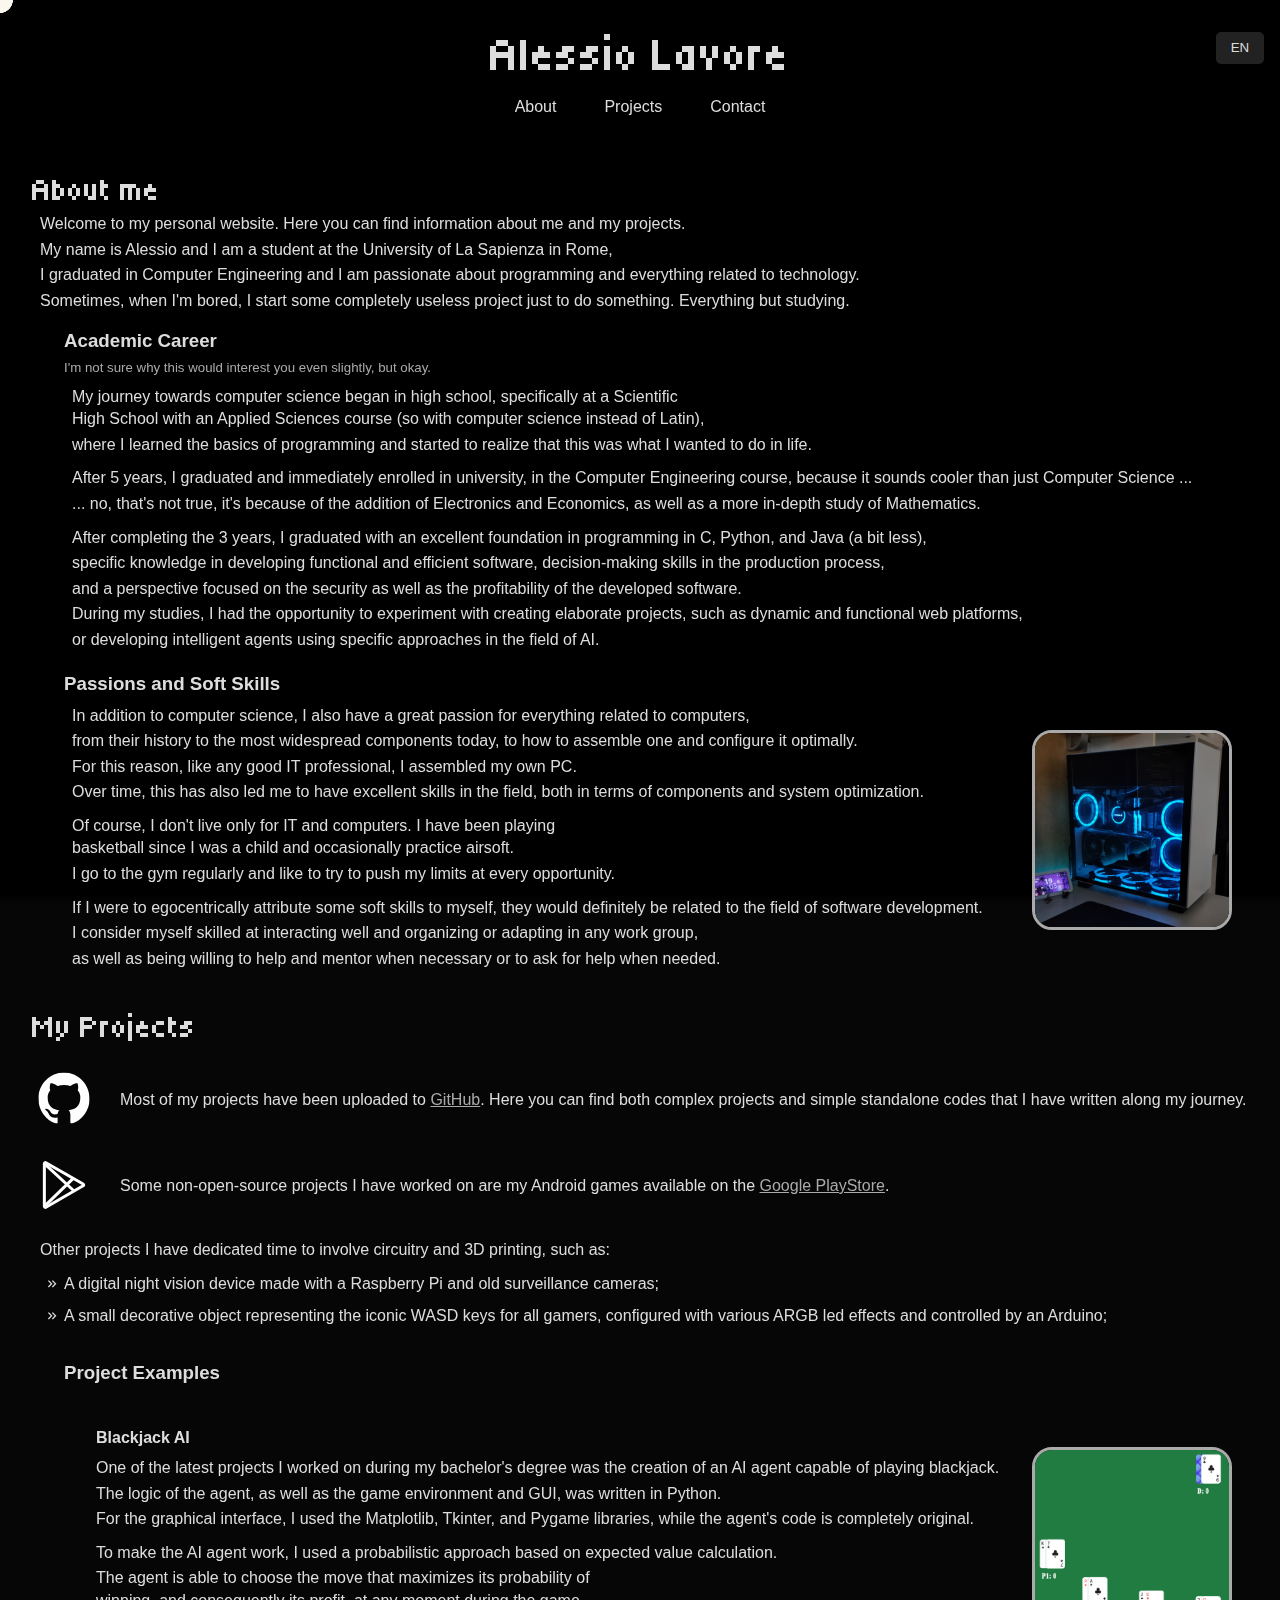
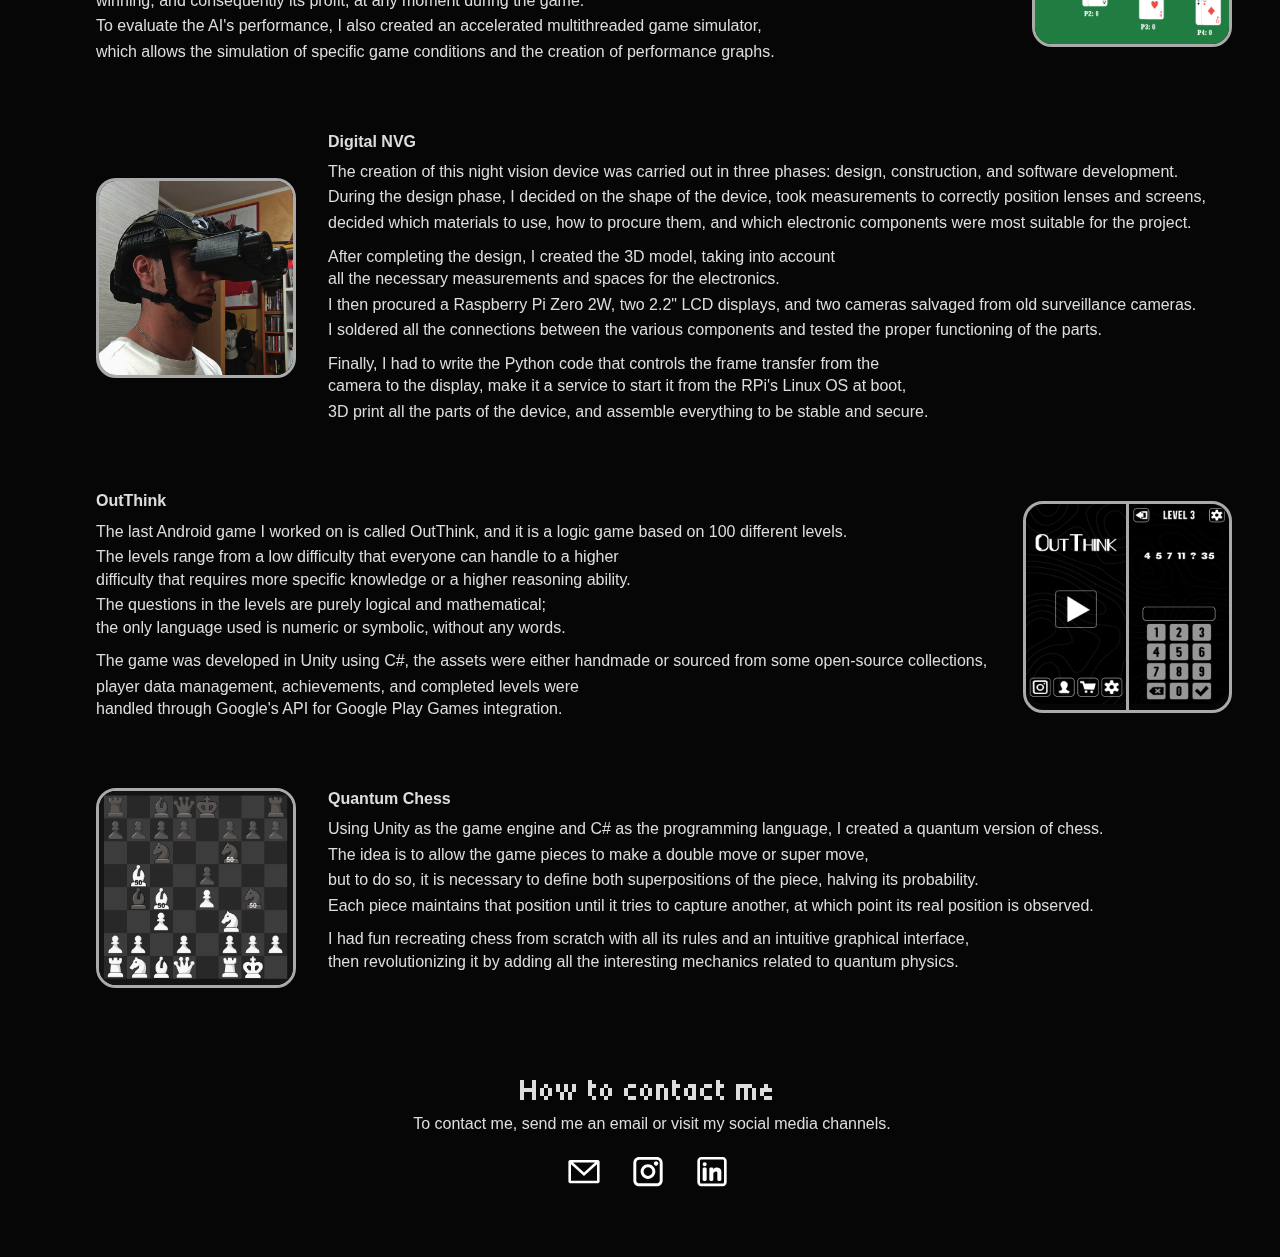
==== commit 7593f258: "Update" ====
--- a/index.html
+++ b/index.html
@@ -12,6 +12,8 @@
     </head>
     <body>
 
+        <div id="matrix"></div> <!-- div per l'animazione sfondo -->
+
         <svg xmlns="http://www.w3.org/2000/svg" class="goo" version="1.1" width="100%">
             <defs>
                 <filter id="goo">
@@ -42,7 +44,7 @@
                 <h1 class="tiny5-regular">About me</h1>
                     <p>Welcome to my personal website. Here you can find information about me and my projects.</p>
                     <p>My name is Alessio and I am a student at the University of La Sapienza in Rome,</p>
-                    <p>I am studying computer science engineering and I am passionate about programming and everything related to technology.</p>
+                    <p>I graduated in Computer Engineering and I am passionate about programming and everything related to technology.</p>
                     <p>Sometimes, when I'm bored, I start some completely useless project just to do something. Everything but studying.</p>
                 <div class="subSection">
                     <h3>Academic Career</h3>
@@ -51,9 +53,11 @@
                         <p class="brAfter">where I learned the basics of programming and started to realize that this was what I wanted to do in life.</p>
                         <p>After 5 years, I graduated and immediately enrolled in university, in the Computer Engineering course, because it sounds cooler than just Computer Science ...</p>
                         <p class="brAfter">... no, that's not true, it's because of the addition of Electronics and Economics, as well as a more in-depth study of Mathematics.</p>
-                        <p>Today, I am finishing my third year of studies, with an excellent foundation in programming in C, Python, and Java (a bit less),</p>
+                        <p>After completing the 3 years, I graduated with an excellent foundation in programming in C, Python, and Java (a bit less),</p>
                         <p>specific knowledge in developing functional and efficient software, decision-making skills in the production process,</p>
-                        <p>and a perspective focused on the security as well as the profitability of the software developed.</p>
+                        <p>and a perspective focused on the security as well as the profitability of the developed software.</p>
+                        <p>During my studies, I had the opportunity to experiment with creating elaborate projects, such as dynamic and functional web platforms,</p>
+                        <p>or developing intelligent agents using specific approaches in the field of AI.</p>
                     <div class="text_plus_img">
                         <div class="textDiv">
                             <h3>Passions and Soft Skills</h3>
@@ -62,8 +66,8 @@
                                 <p>For this reason, like any good IT professional, I assembled my own PC.</p>
                                 <p class="brAfter">Over time, this has also led me to have excellent skills in the field, both in terms of components and system optimization.</p>
                                 <p>Of course, I don't live only for IT and computers. I have been playing basketball since I was a child and occasionally practice airsoft.</p>
-                                <p class="brAfter">I go to the gym regularly and like to try to increase my max lifts whenever possible.</p>
-                                <p>If I were to egocentrically attribute some soft skills to myself, they would definitely be related to the field of software development.</p>
+                                <p class="brAfter">I go to the gym regularly and like to try to push my limits at every opportunity.</p>
+                                <p>If I were to egocentrically attribute some soft skills to myself, they would definitely be related to the field of software development.</p>                                
                                 <p>I consider myself skilled at interacting well and organizing or adapting in any work group,</p>
                                 <p>as well as being willing to help and mentor when necessary or to ask for help when needed.</p>
                         </div>
@@ -77,18 +81,20 @@
                 <h1 class="tiny5-regular">About me</h1>
                     <p>Benvenuto nel mio sito personale. Qui potrai trovare informazioni su di me e sui miei progetti.</p>
                     <p>Il mio nome è Alessio e sono uno studente presso l'Università La Sapienza di Roma,</p>
-                    <p>sto studiando Ingegneria informatica e sono appassionato di programmazione e di tutto ciò che riguarda la tecnologia.</p>
+                    <p>Sono laurato in Ingegneria informatica e sono appassionato di programmazione e di tutto ciò che riguarda la tecnologia.</p>
                     <p>Qualche volta, quando sono annoiato, inizio dei progetti completamente inutili tanto per fare qualcosa. Tutto tranne che studiare.</p>
                 <div class="subSection">
                     <h3>Carriera Accademica</h3>
                     <h5>non so perchè dovrebbe interessarti anche solo minimamente ma ok.</h5>
                         <p>La mia corsa verso l'informatica inizia al liceo, in particolare ad un Liceo Scientifico con corso in Scienze Applicate (quindi con informatica invece che latino),</p>
                         <p class="brAfter">qui ho imparato le basi della programmazione e ho iniziato a capire che era ciò che volevo fare nella vita.</p>
-                        <p>Dopo 5 anni mi diplomo e mi iscrito subito all'Università, al corso di Ingegneria Infromatica, perchè fa più figo di Informatica e basta ...</p>
+                        <p>Dopo 5 anni mi diplomo e mi iscrivo subito all'Università, al corso di Ingegneria Infromatica, perchè fa più figo di Informatica e basta ...</p>
                         <p class="brAfter">... no, non è vero, è per l'aggiunta di Elettronica ed Economia, oltre che uno studio più approfondito della Matematica.</p>
-                        <p>Ad oggi sto finendo il terzo anno di studi, con sulle spalle un ottima formazione sulla programmazione in C, Python e Java (un pò meno),</p>
-                        <p>conoscenza specifica nello sviluppo di un software funzionale ed efficente, capacità decisionali nel processo produttivo,</p>
+                        <p>Finita i 3 anni mi laureo, con sulle spalle un ottima formazione sulla programmazione in C, Python e Java (un pò meno),</p>
+                        <p>una conoscenza specifica nello sviluppo di software funzionali ed efficenti, capacità decisionali nel processo produttivo,</p>
                         <p>e un ottica improntata alla sicurezza oltre che alla redditività dei software sviluppati.</p>
+                        <p>Durante il corso di studi ho avuto modo di sperimentare la creazione di progetti elaborati, come piattaforme web dinamiche e funzionali,</p>
+                        <p>o come la realizzazione agenti intelligenti usando approcci specifici nel campo dell' IA.</p>
                     <div class="text_plus_img">
                         <div class="textDiv">
                             <h3>Passioni e Soft Skills</h3>
@@ -97,10 +103,10 @@
                                 <p>Per questo come ogni buon informatico che si rispetti mi sono assemblato da solo il mio pc.</p>
                                 <p class="brAfter">Questo nel tempo mi ha anche portato ad avere ottime competenze nel settore, sia a livello componentistico che nell'ottimizzazione dei sistemi.</p>
                                 <p>Ovviamente non vivo solo di informatica e computer, gioco a Basket fin da quando ero piccolo e occasionalmente pratico Softair.</p>
-                                <p class="brAfter">Vado in palestra regolarmente e mi piace provare ad alzare i miei massimali in ogni momento.</p>
-                                <p>Se dovessi egocentricamente auto attribuirmi delle softskill esse sarebbero sicuramente legate all' ambito di sviluppo software.</p>
+                                <p class="brAfter">Vado in palestra regolarmente e mi piace provare a superare i miei limiti in ogni momento.</p>
+                                <p>Ma se dovessi egocentricamente auto attribuirmi delle softskill esse sarebbero sicuramente legate all' ambito di sviluppo software.</p>
                                 <p>Mi considero abile nel relazionarmi bene e nell'organizzarmi o adattarmi in qualsiasi gruppo di lavoro,</p>
-                                <p>Oltre che disponibile ad aiutare e fare da mentore quando necessario o a chiedere aiuto quando ce n'è il bisogno. </p>
+                                <p>Oltre che disponibile ad aiutare e fare da mentore quando necessario o a chiedere aiuto quando ne ho bisogno. </p>
                         </div>
                         <div class="imgDiv">
                             <img src="assets/img/pc.jpg" alt="foto del pc">
@@ -129,22 +135,19 @@
                 </div>
                 <div class="subSection">
                     <h3>Project Examples</h3>
-                    <div class="OutThinkSection">
-                        <div class="textDiv">
-                            <h4>OutThink</h4>
-                            <p>The last game I worked on is called OutThink, and it is a logic game based on 100 different levels.</p>
-                            <p>The levels range from a low difficulty that everyone can handle to a higher difficulty that requires more specific knowledge or a higher reasoning ability.</p>
-                            <p class="brAfter">The questions in the levels are purely logical and mathematical; the only language used is numeric or symbolic, without any words.</p>
-                            <p>The game was developed in Unity using C#, the assets were either handmade or sourced from some open-source collections,</p>
-                            <p>player data management, achievements, and completed levels were handled through Google's API for Google Play Games integration.</p>
-                        </div>
-                        <div class="imgDiv2">
-                            <div class="screenshotOT">
-                                <div class="firstImgOT">
-                                    <img src="assets/img/OT1_index.jpg" alt="screenshot of the main page of OutThink">
-                                </div>
-                                <img class="secondImgOT" src="assets/img/OT2_index.jpg" alt="screenshot of level 3 of the game">
-                            </div>
+                    <div class="BlackJackSection">
+                        <div class="textDiv">
+                            <h4>Blackjack AI</h4>
+                                <p>One of the latest projects I worked on during my bachelor's degree was the creation of an AI agent capable of playing blackjack.</p>
+                                <p>The logic of the agent, as well as the game environment and GUI, was written in Python.</p>
+                                <p class="brAfter">For the graphical interface, I used the Matplotlib, Tkinter, and Pygame libraries, while the agent's code is completely original.</p>
+                                <p>To make the AI agent work, I used a probabilistic approach based on expected value calculation.</p>
+                                <p>The agent is able to choose the move that maximizes its probability of winning, and consequently its profit, at any moment during the game.</p>
+                                <p>To evaluate the AI's performance, I also created an accelerated multithreaded game simulator,</p>
+                                <p>which allows the simulation of specific game conditions and the creation of performance graphs.</p>
+                        </div>
+                        <div class="imgDiv1">
+                            <img src="assets/img/bj-ai.png" alt="screenshot blackjack AI">
                         </div>
                     </div>
                     <div class="text_plus_img_reverse">
@@ -163,6 +166,37 @@
                             <img src="assets/img/NVG_index.jpg" alt="photo of the night vision device">
                         </div>
                     </div>
+                    <div class="OutThinkSection">
+                        <div class="textDiv">
+                            <h4>OutThink</h4>
+                            <p>The last Android game I worked on is called OutThink, and it is a logic game based on 100 different levels.</p>
+                            <p>The levels range from a low difficulty that everyone can handle to a higher difficulty that requires more specific knowledge or a higher reasoning ability.</p>
+                            <p class="brAfter">The questions in the levels are purely logical and mathematical; the only language used is numeric or symbolic, without any words.</p>
+                            <p>The game was developed in Unity using C#, the assets were either handmade or sourced from some open-source collections,</p>
+                            <p>player data management, achievements, and completed levels were handled through Google's API for Google Play Games integration.</p>
+                        </div>
+                        <div class="imgDiv2">
+                            <div class="screenshotOT">
+                                <div class="firstImgOT">
+                                    <img src="assets/img/OT1_index.jpg" alt="screenshot of the main page of OutThink">
+                                </div>
+                                <img class="secondImgOT" src="assets/img/OT2_index.jpg" alt="screenshot of level 3 of the game">
+                            </div>
+                        </div>
+                    </div>
+                    <div class="text_plus_img_reverse">
+                        <div class="textDiv">
+                            <h4>Quantum Chess</h4>
+                                <p>Using Unity as the game engine and C# as the programming language, I created a quantum version of chess.</p>
+                                <p>The idea is to allow the game pieces to make a double move or super move,</p>
+                                <p>but to do so, it is necessary to define both superpositions of the piece, halving its probability.</p>
+                                <p class="brAfter">Each piece maintains that position until it tries to capture another, at which point its real position is observed.</p>
+                                <p>I had fun recreating chess from scratch with all its rules and an intuitive graphical interface, then revolutionizing it by adding all the interesting mechanics related to quantum physics.</p>
+                        </div>
+                        <div class="imgDiv3">
+                            <img src="assets/img/quantum-chess.png" alt="screenshot of Quantum Chess">
+                        </div>
+                    </div>
                     <!--
                     <div class="seemore">
                         <a href="projects.html" class="clickable">See more...</a>
@@ -189,10 +223,41 @@
                 </div>
                 <div class="subSection">
                     <h3>Esempi di Progetti </h3>
+                    <div class="BlackJackSection">
+                        <div class="textDiv">
+                            <h4>Blackjack AI</h4>
+                                <p>Uno degli ultimi progetti a cui ho lavorato durante la triennale è la realizzazione di un agente AI in grado di giocare a blackjack</p>
+                                <p>La logica dell'agente, così come l'ambiente di gioco e la GUI. è stata scritta in Python.</p>
+                                <p class="brAfter">Per l'interfaccia grafica sono state utilizzate le librerie Matplot, Tkinter e Pygame, mentre per l'agente il codice è completamente originale.</p>
+                                <p>Per far funzionare l'agente AI è stato usato un approccio probabilistico che si basa sul calcolo del valore atteso.</p>
+                                <p>L'agente è in grado in ogni momento della partita di scegliere la mossa che massimizza la sua probabilità di vittoria, e di conseguenza di guadagno.</p>
+                                <p>Per valutare le performance dell'AI ho anche realizzato un simulatore accellerato di partite multithread,</p>
+                                <p>il quale permette la simulazione di condizioni specifiche di partite e la creazione di grafici sulle prestazioni.</p>
+                        </div>
+                        <div class="imgDiv1">
+                            <img src="assets/img/bj-ai.png" alt="screenshot blackjack AI">
+                        </div>
+                    </div>
+                    <div class="text_plus_img_reverse">
+                        <div class="textDiv">
+                            <h4>NVG Digitale</h4>
+                                <p>La creazione di questo visore notturno è stata realizzata in tre fasi: progettazione, costruzione e sviluppo del software.</p>
+                                <p>Durante progettazione ho deciso la forma da dare al visore, ho preso le misure per posizionare correttamente lenti e schermi,</p>
+                                <p class="brAfter">ho deciso quali materiali usare, come procurarmeli e quali prodotti elettronici erano i più adatti per il progetto.</p>
+                                <p>Finita la progettazione ho realizzato il modello 3d tenendo conto di tutte le misure e gli spazi necessari per collogare l'elettronica.</p>
+                                <p>Mi sono quindi procurato un Raspberry Pi Zero 2W, due display LCD da 2.2" e due camere recuperate da vecchie videocamere di sorveglianza.</p>
+                                <p class="brAfter">Ho saldato tutti i collegamenti tra le varie componenti ed ho testato il corretto funzionamento delle parti.</p>
+                                <p>Infine ho dovuto scrivere il codice Python che controlla il passaggio dei frame dalla camera al display, renderlo un servizio per farlo avviare dal SO Linux del Rpi all'accensione,</p>
+                                <p>stampare in 3d tutte le parti del visore e montare il tutto in modo che sia stabile e sicuro.</p>
+                        </div>
+                        <div class="imgDiv3">
+                            <img src="assets/img/NVG_index.jpg" alt="foto del visore notturno">
+                        </div>
+                    </div>
                     <div class="OutThinkSection">
                         <div class="textDiv">
                             <h4>OutThink</h4>
-                                <p>L' ultimo gioco a cui ho lavorato si chiama OutThink ed è un gioco di logica basato su 100 livelli differenti.</p>
+                                <p>L' ultimo gioco Android a cui ho lavorato si chiama OutThink ed è un gioco di logica basato su 100 livelli differenti.</p>
                                 <p>I livelli vanno da una difficoltà bassa affrontabile da tutti, ad una più elevata che richiede conoscenze un pò più specifiche o una capacità di ragionamento più alta.</p>
                                 <p class="brAfter">I quesiti dei livelli sono puramente logici e matematici, l'unico linguaggio usato è quello numerico o simbolico, senza l'uso di parole.</p>
                                 <p>Il gioco è stato sviluppato su Unity in C#, gli assets sono stati realizzati a mano o sono state utilizzate alcune raccolte opensource,</p>
@@ -209,18 +274,15 @@
                     </div>
                     <div class="text_plus_img_reverse">
                         <div class="textDiv">
-                            <h4>NVG Digitale</h4>
-                                <p>La creazione di questo visore notturno è stata realizzata in tre fasi: progettazione, costruzione e sviluppo del software.</p>
-                                <p>Durante progettazione ho deciso la forma da dare al visore, ho preso le misure per posizionare correttamente lenti e schermi,</p>
-                                <p class="brAfter">ho deciso quali materiali usare, come procurarmeli e quali prodotti elettronici erano i più adatti per il progetto.</p>
-                                <p>Finita la progettazione ho realizzato il modello 3d tenendo conto di tutte le misure e gli spazi necessari per collogare l'elettronica.</p>
-                                <p>Mi sono poi quindi procurato un Raspberry Pi Zero 2W, due display LCD da 2.2" e due camere recuperate da vecchie videocamere di sorveglianza.</p>
-                                <p class="brAfter">Ho saldato tutti i collegamenti tra le varie componenti ed ho tesato il corretto funzionamento delle parti.</p>
-                                <p>Infine ho dovuto scrivere il codice Python che controlla il passaggio dei frame dalla camera al display, renderlo un servizio per farlo avviare dal SO Linux del Rpi all'accensione,</p>
-                                <p>stampare in 3d tutte le parti del visore e montare il tutto in modo che sia stabile e sicuro.</p>
+                            <h4>Quantum Chess</h4>
+                                <p>Usando Unity come motore grafico e C# come linguaggio di programmazione ho realizzato una versione quantistica di scacchi.</p>
+                                <p>L'idea alla base è quella di permettere alle pedine del gioco di effettuare una mossia doppia o supermossa,</p>
+                                <p>ma per farlo è necessario definire entrambe le superposizioni della pedina dimezzandone la probabilità</p>
+                                <p class="brAfter">Ogni pedina mantiene quella posizione finchè non prova a mangiarne un' altra, facendo si osserva la sua posizione reale.</p>
+                                <p>Mi sono quindi divertito nel ricreare da 0 scacchi con tutte le sue regole e con un interfaccia grafica intuitiva, per poi stravolgerlo aggiungendo tutte le meccaniche interessanti a tema fisica quantistica.</p>
                         </div>
                         <div class="imgDiv3">
-                            <img src="assets/img/NVG_index.jpg" alt="foto del visore notturno">
+                            <img src="assets/img/quantum-chess.png" alt="screenshot di quantum chess">
                         </div>
                     </div>
                     <!--
--- a/style/generalStyle.css
+++ b/style/generalStyle.css
@@ -31,6 +31,7 @@
     text-wrap: balance;
     display: flex;
     justify-content: center;
+    overflow-x: hidden;
 }
 .bodyDiv{
     position: relative;
@@ -40,6 +41,9 @@
     border-right-width: 2px;
     border-right-style:solid;
     border-image: linear-gradient(to bottom, #111, #aaa, #111) 1; 
+    background-color: rgba(0, 0, 0, 0.6);
+    backdrop-filter: blur(3px); /* Effetto sfocatura */
+    padding: 1rem; 
 }
 .clickable-animated{
     cursor: none;
@@ -234,6 +238,7 @@
     display: flex;
     gap: 2rem;
     flex-direction: row-reverse;
+    margin-bottom: 2rem;
 }
 .text_plus_img_reverse p {
     margin-left: 0;
@@ -252,6 +257,19 @@
     width: 200px;
     margin-top: 2rem;
 }
+.imgDiv1{
+    display: flex;
+    justify-content: center;
+    align-items: center;
+    pointer-events: none;
+}
+.imgDiv1 img{
+    border: #aaa 3px solid;
+    border-radius: 10%;
+    height: 200px;
+    width: 200px;
+    margin-top: 2rem;
+}
 .OutThinkSection{
     width: 100%;
     display: flex;
@@ -260,6 +278,16 @@
     margin-bottom: 2rem;
 }
 .OutThinkSection p{
+    margin-left: 0;
+}
+.BlackJackSection{
+    width: calc(100% - 4rem);
+    display: flex;
+    gap: 2rem;
+    margin-left: 2rem;
+    margin-bottom: 2rem;
+}
+.BlackJackSection p{
     margin-left: 0;
 }
 .imgDiv2{
@@ -331,6 +359,11 @@
         flex-direction: column;
         margin-left: 0;
     }
+    .BlackJackSection{
+        width: 100%;
+        flex-direction: column;
+        margin-left: 0;
+    }
     .imgDiv2{
         margin-right: 0;
         margin-top: 0;
@@ -359,9 +392,6 @@
         justify-content: left;
         margin-left: 2rem;
     }
-    .contact{
-        text-align: left;
-    }
 }
 
 @media screen and (max-width: 380px){
@@ -382,9 +412,44 @@
     nav a{
         font-size: 0.8rem;
     }
-    .contact{
-        text-align: left;
-    }
-}
-
-
+}
+
+/* animazione sfondo */
+#matrix {
+    position: fixed;
+    top: 0;
+    left: 0;
+    width: 100%;
+    height: 100%;
+    z-index: -1; /* Assicurati che sia sotto il contenuto principale */
+    background: rgba(0, 0, 0, 0.9);
+    overflow: hidden;
+}
+
+.matrix-column {
+    position: absolute;
+    top: 0;
+    width: 40px; /* Aumenta la larghezza della colonna */
+    height: 100%;
+    overflow: hidden;
+    animation: fall linear infinite;
+}
+
+.matrix-column span {
+    display: block;
+    font-family: monospace;
+    font-size: 40px; /* Aumenta la dimensione del font */
+    color: #fff;
+    opacity: 0;
+    animation: fade 1s linear infinite;
+}
+
+@keyframes fall {
+    0% { transform: translateY(-100%); }
+    100% { transform: translateY(100%); }
+}
+
+@keyframes fade {
+    0%, 100% { opacity: 0; }
+    50% { opacity: 1; }
+}
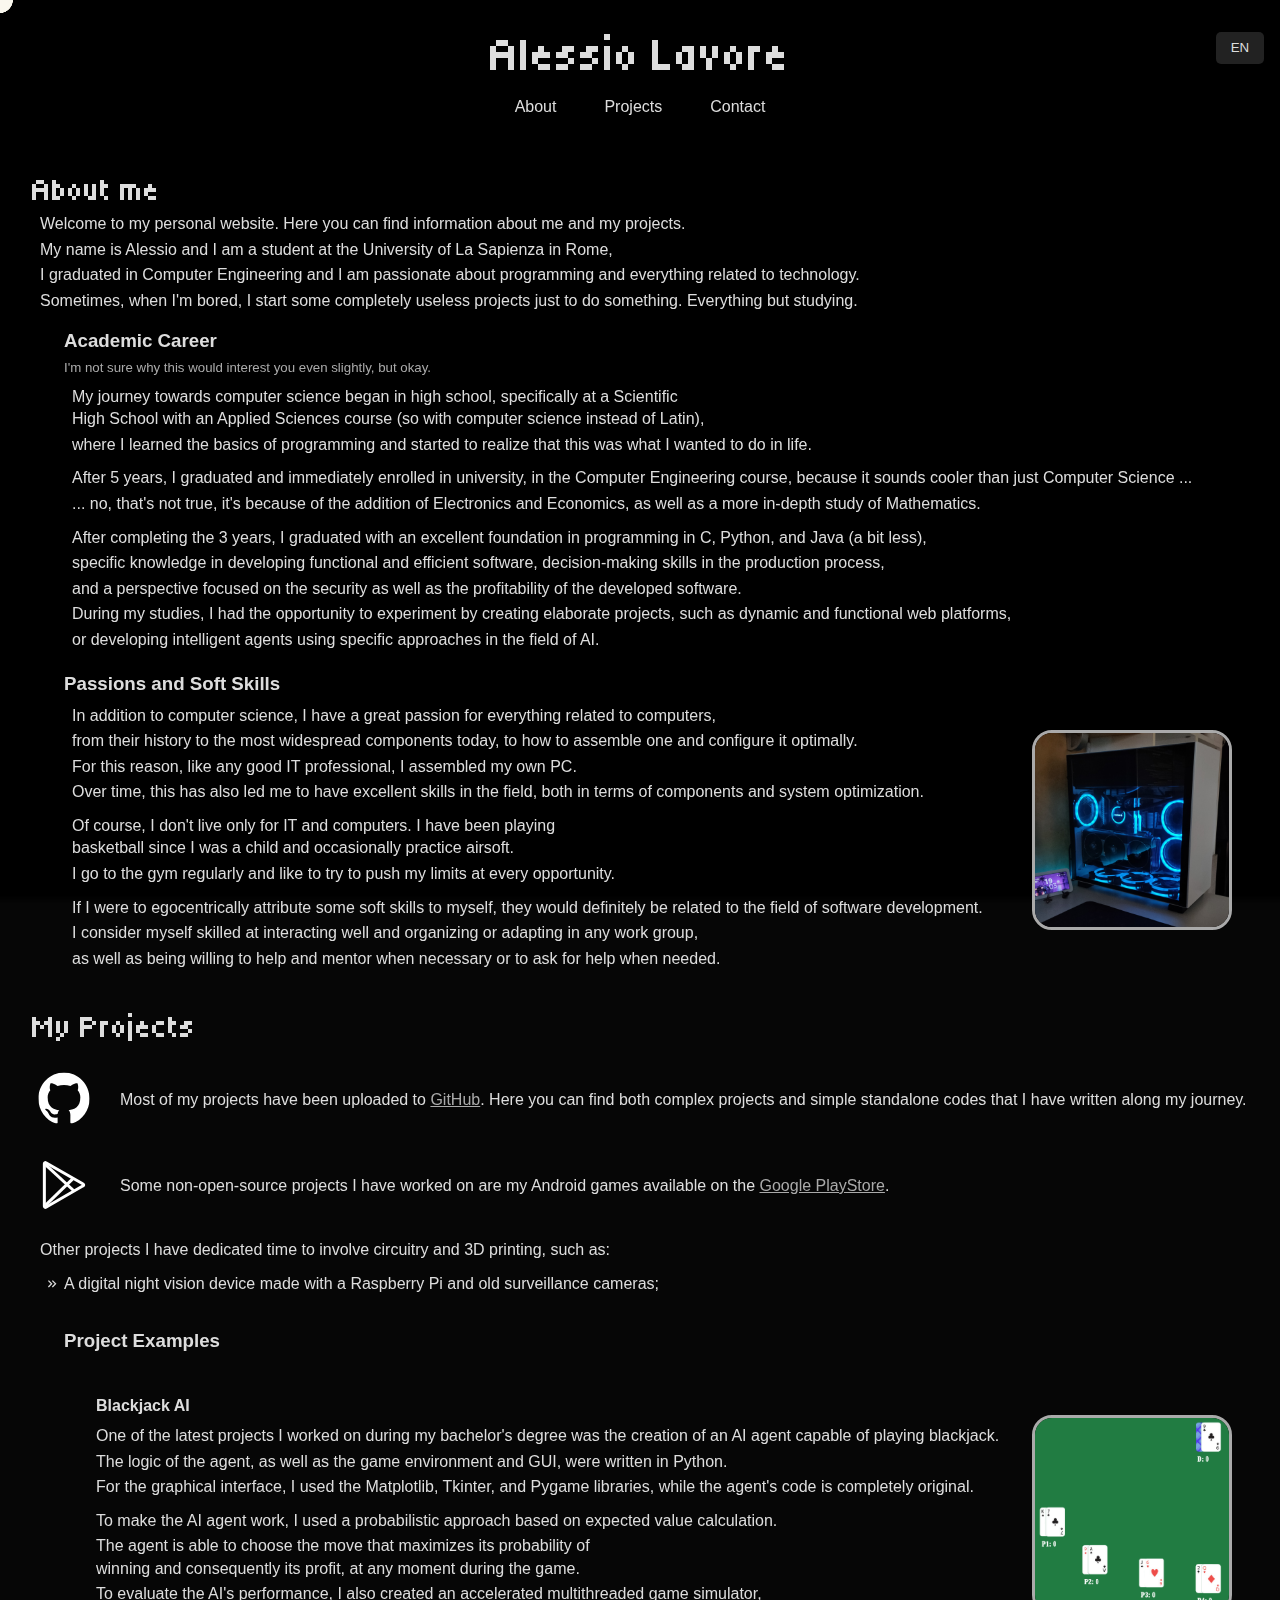
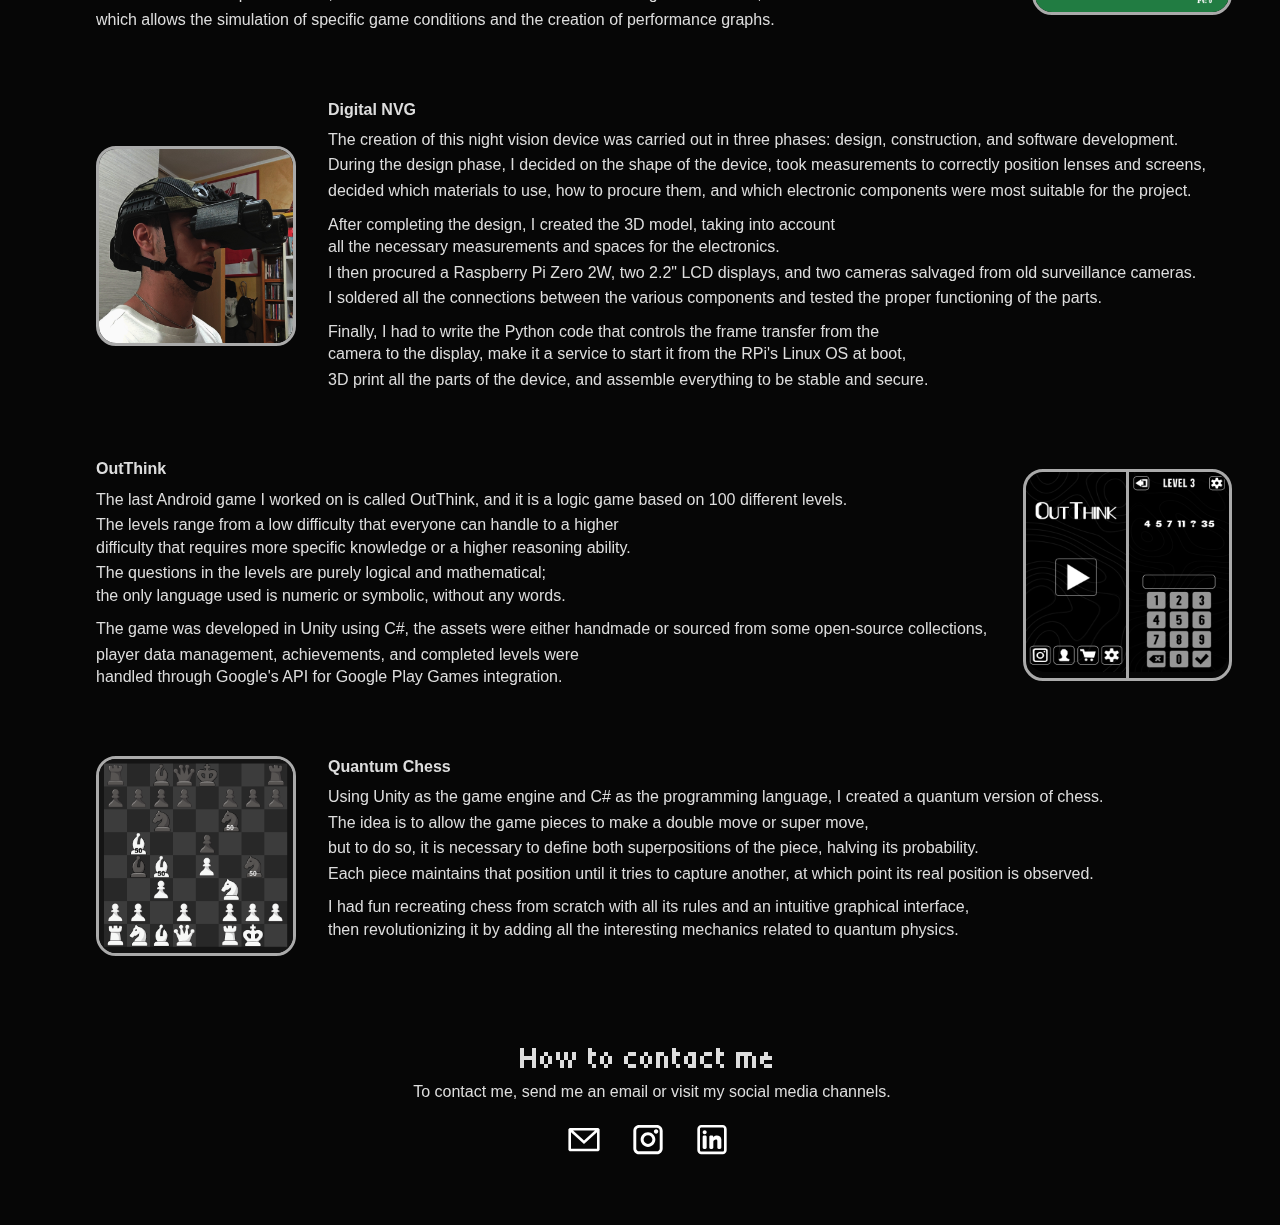
==== commit f5c517e7: "General Fixing" ====
--- a/index.html
+++ b/index.html
@@ -45,7 +45,7 @@
                     <p>Welcome to my personal website. Here you can find information about me and my projects.</p>
                     <p>My name is Alessio and I am a student at the University of La Sapienza in Rome,</p>
                     <p>I graduated in Computer Engineering and I am passionate about programming and everything related to technology.</p>
-                    <p>Sometimes, when I'm bored, I start some completely useless project just to do something. Everything but studying.</p>
+                    <p>Sometimes, when I'm bored, I start some completely useless projects just to do something. Everything but studying.</p>
                 <div class="subSection">
                     <h3>Academic Career</h3>
                     <h5>I'm not sure why this would interest you even slightly, but okay.</h5>
@@ -56,12 +56,12 @@
                         <p>After completing the 3 years, I graduated with an excellent foundation in programming in C, Python, and Java (a bit less),</p>
                         <p>specific knowledge in developing functional and efficient software, decision-making skills in the production process,</p>
                         <p>and a perspective focused on the security as well as the profitability of the developed software.</p>
-                        <p>During my studies, I had the opportunity to experiment with creating elaborate projects, such as dynamic and functional web platforms,</p>
+                        <p>During my studies, I had the opportunity to experiment by creating elaborate projects, such as dynamic and functional web platforms,</p>
                         <p>or developing intelligent agents using specific approaches in the field of AI.</p>
                     <div class="text_plus_img">
                         <div class="textDiv">
                             <h3>Passions and Soft Skills</h3>
-                                <p>In addition to computer science, I also have a great passion for everything related to computers,</p>
+                                <p>In addition to computer science, I have a great passion for everything related to computers,</p>
                                 <p>from their history to the most widespread components today, to how to assemble one and configure it optimally.</p>
                                 <p>For this reason, like any good IT professional, I assembled my own PC.</p>
                                 <p class="brAfter">Over time, this has also led me to have excellent skills in the field, both in terms of components and system optimization.</p>
@@ -81,19 +81,19 @@
                 <h1 class="tiny5-regular">About me</h1>
                     <p>Benvenuto nel mio sito personale. Qui potrai trovare informazioni su di me e sui miei progetti.</p>
                     <p>Il mio nome è Alessio e sono uno studente presso l'Università La Sapienza di Roma,</p>
-                    <p>Sono laurato in Ingegneria informatica e sono appassionato di programmazione e di tutto ciò che riguarda la tecnologia.</p>
+                    <p>Sono laureato in Ingegneria informatica e sono appassionato di programmazione e di tutto ciò che riguarda la tecnologia.</p>
                     <p>Qualche volta, quando sono annoiato, inizio dei progetti completamente inutili tanto per fare qualcosa. Tutto tranne che studiare.</p>
                 <div class="subSection">
                     <h3>Carriera Accademica</h3>
-                    <h5>non so perchè dovrebbe interessarti anche solo minimamente ma ok.</h5>
+                    <h5>non so perché dovrebbe interessarti anche solo minimamente ma ok.</h5>
                         <p>La mia corsa verso l'informatica inizia al liceo, in particolare ad un Liceo Scientifico con corso in Scienze Applicate (quindi con informatica invece che latino),</p>
                         <p class="brAfter">qui ho imparato le basi della programmazione e ho iniziato a capire che era ciò che volevo fare nella vita.</p>
-                        <p>Dopo 5 anni mi diplomo e mi iscrivo subito all'Università, al corso di Ingegneria Infromatica, perchè fa più figo di Informatica e basta ...</p>
+                        <p>Dopo 5 anni mi diplomo e mi iscrivo subito all'Università, al corso di Ingegneria Informatica, perché fa più figo di Informatica e basta ...</p>
                         <p class="brAfter">... no, non è vero, è per l'aggiunta di Elettronica ed Economia, oltre che uno studio più approfondito della Matematica.</p>
-                        <p>Finita i 3 anni mi laureo, con sulle spalle un ottima formazione sulla programmazione in C, Python e Java (un pò meno),</p>
+                        <p>Finiti i 3 anni mi laureo, con sulle spalle un'ottima formazione sulla programmazione in C, Python e Java (un po' meno),</p>
                         <p>una conoscenza specifica nello sviluppo di software funzionali ed efficenti, capacità decisionali nel processo produttivo,</p>
                         <p>e un ottica improntata alla sicurezza oltre che alla redditività dei software sviluppati.</p>
-                        <p>Durante il corso di studi ho avuto modo di sperimentare la creazione di progetti elaborati, come piattaforme web dinamiche e funzionali,</p>
+                        <p>Durante il corso di studi ho avuto modo di sperimentare nella creazione di progetti elaborati, come piattaforme web dinamiche e funzionali,</p>
                         <p>o come la realizzazione agenti intelligenti usando approcci specifici nel campo dell' IA.</p>
                     <div class="text_plus_img">
                         <div class="textDiv">
@@ -106,7 +106,7 @@
                                 <p class="brAfter">Vado in palestra regolarmente e mi piace provare a superare i miei limiti in ogni momento.</p>
                                 <p>Ma se dovessi egocentricamente auto attribuirmi delle softskill esse sarebbero sicuramente legate all' ambito di sviluppo software.</p>
                                 <p>Mi considero abile nel relazionarmi bene e nell'organizzarmi o adattarmi in qualsiasi gruppo di lavoro,</p>
-                                <p>Oltre che disponibile ad aiutare e fare da mentore quando necessario o a chiedere aiuto quando ne ho bisogno. </p>
+                                <p>oltre che disponibile ad aiutare e fare da mentore quando necessario o a chiedere aiuto quando ne ho bisogno. </p>
                         </div>
                         <div class="imgDiv">
                             <img src="assets/img/pc.jpg" alt="foto del pc">
@@ -130,7 +130,7 @@
                     <p>Other projects I have dedicated time to involve circuitry and 3D printing, such as:</p>
                     <ul>
                         <li><span class="material-symbols-outlined">keyboard_double_arrow_right</span>A digital night vision device made with a Raspberry Pi and old surveillance cameras;</li>
-                        <li><span class="material-symbols-outlined">keyboard_double_arrow_right</span>A small decorative object representing the iconic WASD keys for all gamers, configured with various ARGB led effects and controlled by an Arduino;</li>
+                        <!--<li><span class="material-symbols-outlined">keyboard_double_arrow_right</span>A small decorative object representing the iconic WASD keys for all gamers, configured with various ARGB led effects and controlled by an Arduino;</li>-->
                     </ul>
                 </div>
                 <div class="subSection">
@@ -139,10 +139,10 @@
                         <div class="textDiv">
                             <h4>Blackjack AI</h4>
                                 <p>One of the latest projects I worked on during my bachelor's degree was the creation of an AI agent capable of playing blackjack.</p>
-                                <p>The logic of the agent, as well as the game environment and GUI, was written in Python.</p>
+                                <p>The logic of the agent, as well as the game environment and GUI, were written in Python.</p>
                                 <p class="brAfter">For the graphical interface, I used the Matplotlib, Tkinter, and Pygame libraries, while the agent's code is completely original.</p>
                                 <p>To make the AI agent work, I used a probabilistic approach based on expected value calculation.</p>
-                                <p>The agent is able to choose the move that maximizes its probability of winning, and consequently its profit, at any moment during the game.</p>
+                                <p>The agent is able to choose the move that maximizes its probability of winning and consequently its profit, at any moment during the game.</p>
                                 <p>To evaluate the AI's performance, I also created an accelerated multithreaded game simulator,</p>
                                 <p>which allows the simulation of specific game conditions and the creation of performance graphs.</p>
                         </div>
@@ -218,7 +218,7 @@
                     <p>Altri progetti a cui ho dedicato tempo riguardano invece la circuiteria e la stampa 3d, come ad esempio:</p>
                     <ul>
                         <li><span class="material-symbols-outlined">keyboard_double_arrow_right</span>Un visore notturno digitale realizzato con Raspberry Pi e vecchie videocamere di sorveglianza;</li>
-                        <li><span class="material-symbols-outlined">keyboard_double_arrow_right</span>Un piccolo soprammobile rappresentante i tasti WASD iconici per tutti i gamer, configurato con diversi effetti led ARGB, e gestito da Arduino;</li>
+                        <!--<li><span class="material-symbols-outlined">keyboard_double_arrow_right</span>Un piccolo soprammobile rappresentante i tasti WASD iconici per tutti i gamer, configurato con diversi effetti led ARGB, e gestito da Arduino;</li>-->
                     </ul>
                 </div>
                 <div class="subSection">
@@ -227,11 +227,11 @@
                         <div class="textDiv">
                             <h4>Blackjack AI</h4>
                                 <p>Uno degli ultimi progetti a cui ho lavorato durante la triennale è la realizzazione di un agente AI in grado di giocare a blackjack</p>
-                                <p>La logica dell'agente, così come l'ambiente di gioco e la GUI. è stata scritta in Python.</p>
+                                <p>La logica dell'agente, così come l'ambiente di gioco e la GUI, è stata scritta in Python.</p>
                                 <p class="brAfter">Per l'interfaccia grafica sono state utilizzate le librerie Matplot, Tkinter e Pygame, mentre per l'agente il codice è completamente originale.</p>
                                 <p>Per far funzionare l'agente AI è stato usato un approccio probabilistico che si basa sul calcolo del valore atteso.</p>
                                 <p>L'agente è in grado in ogni momento della partita di scegliere la mossa che massimizza la sua probabilità di vittoria, e di conseguenza di guadagno.</p>
-                                <p>Per valutare le performance dell'AI ho anche realizzato un simulatore accellerato di partite multithread,</p>
+                                <p>Per valutare le performance dell'AI ho anche realizzato un simulatore accelerato di partite multithread,</p>
                                 <p>il quale permette la simulazione di condizioni specifiche di partite e la creazione di grafici sulle prestazioni.</p>
                         </div>
                         <div class="imgDiv1">
@@ -242,9 +242,9 @@
                         <div class="textDiv">
                             <h4>NVG Digitale</h4>
                                 <p>La creazione di questo visore notturno è stata realizzata in tre fasi: progettazione, costruzione e sviluppo del software.</p>
-                                <p>Durante progettazione ho deciso la forma da dare al visore, ho preso le misure per posizionare correttamente lenti e schermi,</p>
+                                <p>Durante la progettazione ho deciso la forma da dare al visore, ho preso le misure per posizionare correttamente lenti e schermi,</p>
                                 <p class="brAfter">ho deciso quali materiali usare, come procurarmeli e quali prodotti elettronici erano i più adatti per il progetto.</p>
-                                <p>Finita la progettazione ho realizzato il modello 3d tenendo conto di tutte le misure e gli spazi necessari per collogare l'elettronica.</p>
+                                <p>Finita la progettazione ho realizzato il modello 3d tenendo conto di tutte le misure e gli spazi necessari per collegare l'elettronica.</p>
                                 <p>Mi sono quindi procurato un Raspberry Pi Zero 2W, due display LCD da 2.2" e due camere recuperate da vecchie videocamere di sorveglianza.</p>
                                 <p class="brAfter">Ho saldato tutti i collegamenti tra le varie componenti ed ho testato il corretto funzionamento delle parti.</p>
                                 <p>Infine ho dovuto scrivere il codice Python che controlla il passaggio dei frame dalla camera al display, renderlo un servizio per farlo avviare dal SO Linux del Rpi all'accensione,</p>
@@ -277,8 +277,8 @@
                             <h4>Quantum Chess</h4>
                                 <p>Usando Unity come motore grafico e C# come linguaggio di programmazione ho realizzato una versione quantistica di scacchi.</p>
                                 <p>L'idea alla base è quella di permettere alle pedine del gioco di effettuare una mossia doppia o supermossa,</p>
-                                <p>ma per farlo è necessario definire entrambe le superposizioni della pedina dimezzandone la probabilità</p>
-                                <p class="brAfter">Ogni pedina mantiene quella posizione finchè non prova a mangiarne un' altra, facendo si osserva la sua posizione reale.</p>
+                                <p>ma per farlo è necessario definire entrambe le superposizioni della pedina dimezzandone la probabilità.</p>
+                                <p class="brAfter">Ogni pedina mantiene quella posizione finchè non prova a mangiarne un' altra, facendolo si osserva la sua posizione reale.</p>
                                 <p>Mi sono quindi divertito nel ricreare da 0 scacchi con tutte le sue regole e con un interfaccia grafica intuitiva, per poi stravolgerlo aggiungendo tutte le meccaniche interessanti a tema fisica quantistica.</p>
                         </div>
                         <div class="imgDiv3">
@@ -306,7 +306,7 @@
             </div>
             <div class="section contact it">
                 <h1 class="tiny5-regular">How to contact me</h1>
-                <p>Per contattarmi inviami una mail o passa per i miei canali social.</p>
+                <p>Per contattarmi inviami una email o passa per i miei canali social.</p>
                 <div class="contactBtn">
                     <a class="clickable-box-mini" draggable="false" href="mailto:lavogames.business@gmail.com"><svg class="clickable mailBtn" width="64px" height="64px" viewBox="0 0 24.00 24.00" fill="none" xmlns="http://www.w3.org/2000/svg" stroke="#ffffff" stroke-width="0.00024000000000000003"><g id="SVGRepo_bgCarrier" stroke-width="0"></g><g id="SVGRepo_tracerCarrier" stroke-linecap="round" stroke-linejoin="round" stroke="#CCCCCC" stroke-width="0.144"></g><g id="SVGRepo_iconCarrier"> <path fill-rule="evenodd" clip-rule="evenodd" d="M3.75 5.25L3 6V18L3.75 18.75H20.25L21 18V6L20.25 5.25H3.75ZM4.5 7.6955V17.25H19.5V7.69525L11.9999 14.5136L4.5 7.6955ZM18.3099 6.75H5.68986L11.9999 12.4864L18.3099 6.75Z" fill="#ffffff"></path> </g></svg></a>
                     <a class="clickable-box-mini" draggable="false" href="https://www.instagram.com/_lavoree_/"><svg class="clickable instaBtn" width="64px" height="64px" viewBox="0 0 24 24" fill="none" xmlns="http://www.w3.org/2000/svg"><g id="SVGRepo_bgCarrier" stroke-width="0"></g><g id="SVGRepo_tracerCarrier" stroke-linecap="round" stroke-linejoin="round"></g><g id="SVGRepo_iconCarrier"> <path fill-rule="evenodd" clip-rule="evenodd" d="M2 6C2 3.79086 3.79086 2 6 2H18C20.2091 2 22 3.79086 22 6V18C22 20.2091 20.2091 22 18 22H6C3.79086 22 2 20.2091 2 18V6ZM6 4C4.89543 4 4 4.89543 4 6V18C4 19.1046 4.89543 20 6 20H18C19.1046 20 20 19.1046 20 18V6C20 4.89543 19.1046 4 18 4H6ZM12 9C10.3431 9 9 10.3431 9 12C9 13.6569 10.3431 15 12 15C13.6569 15 15 13.6569 15 12C15 10.3431 13.6569 9 12 9ZM7 12C7 9.23858 9.23858 7 12 7C14.7614 7 17 9.23858 17 12C17 14.7614 14.7614 17 12 17C9.23858 17 7 14.7614 7 12ZM17.5 8C18.3284 8 19 7.32843 19 6.5C19 5.67157 18.3284 5 17.5 5C16.6716 5 16 5.67157 16 6.5C16 7.32843 16.6716 8 17.5 8Z" fill="#ffffff"></path> </g></svg></a>
